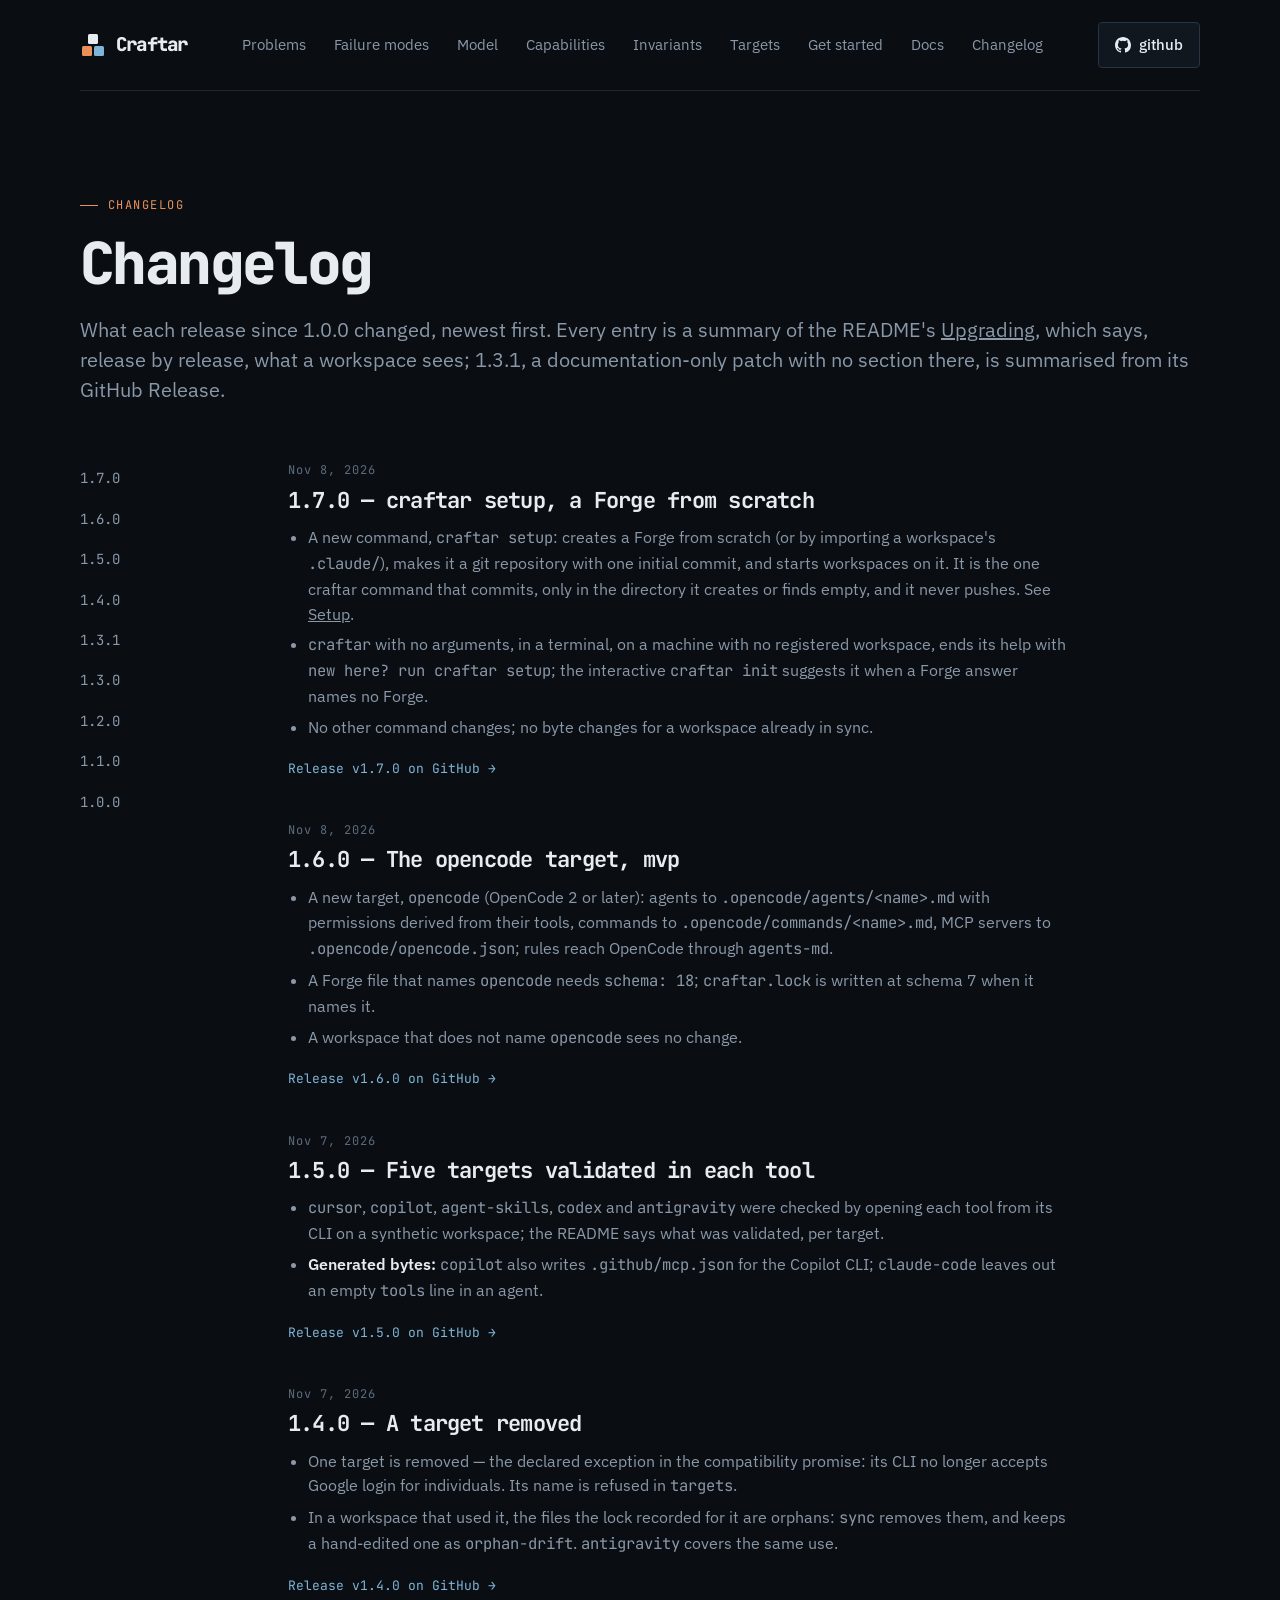
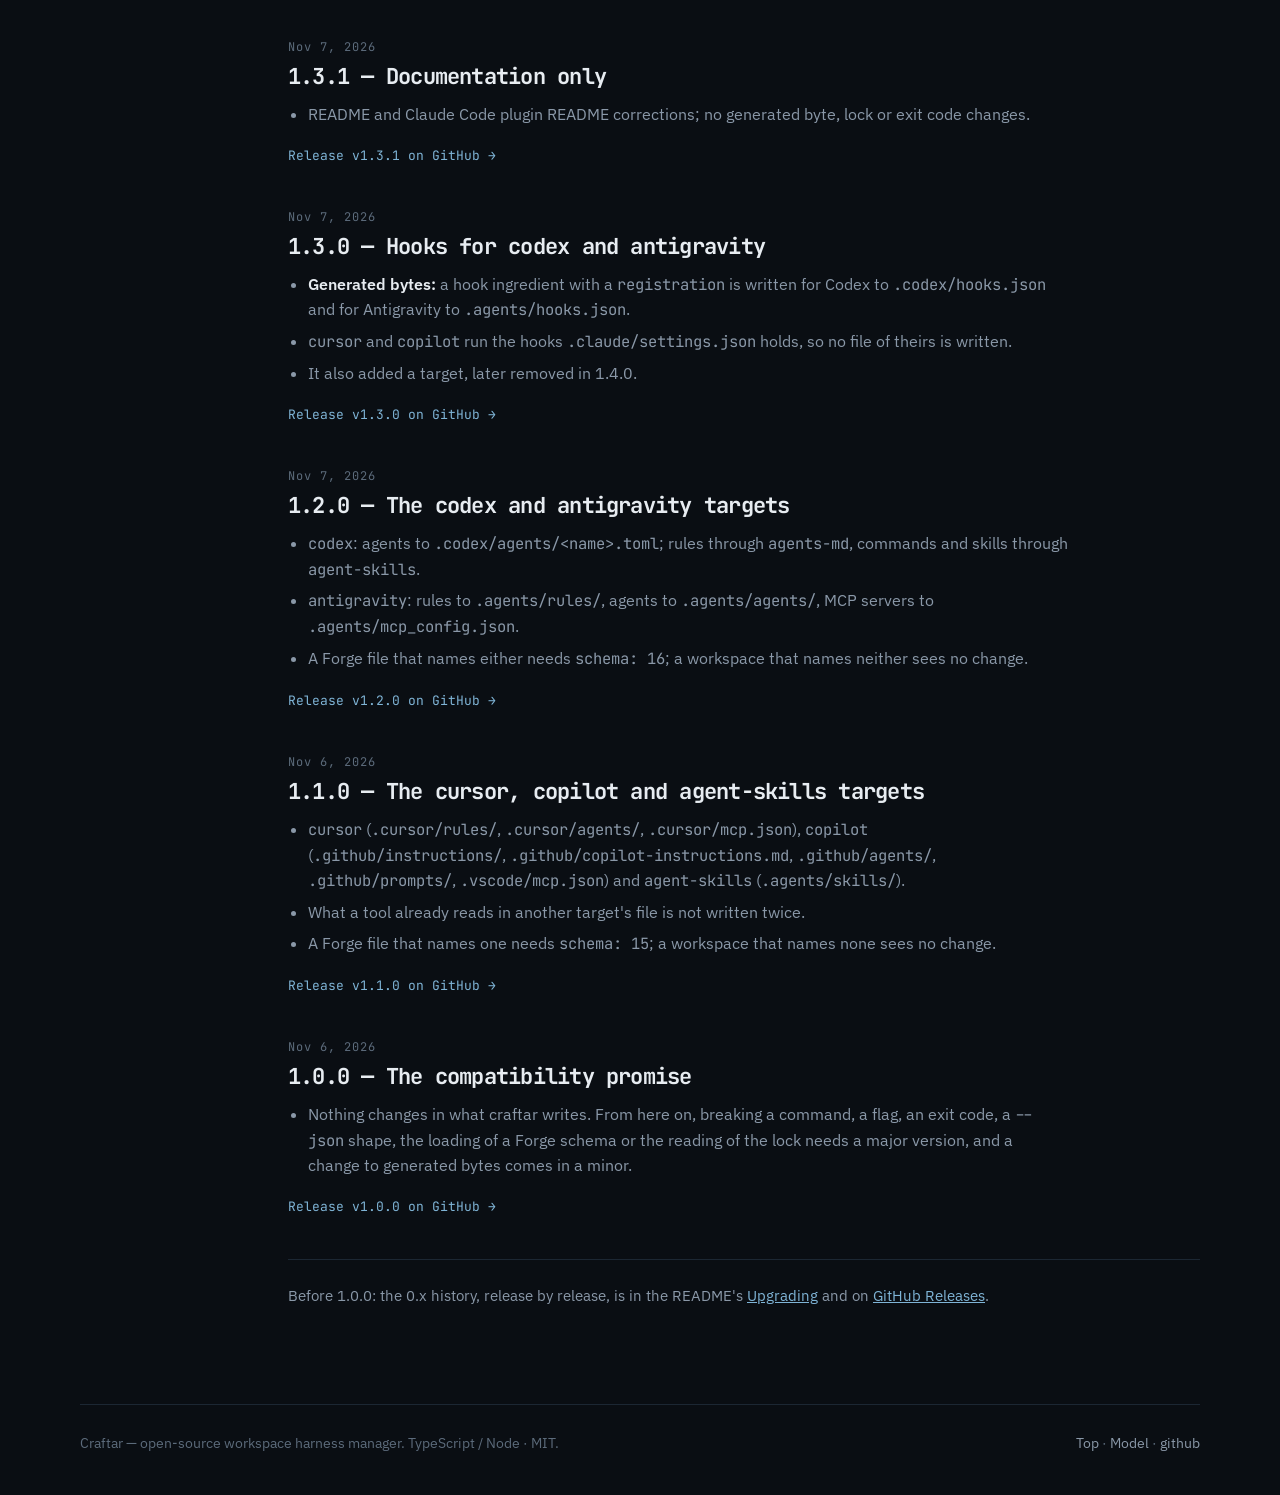
==== changelog/index.html @ ae6e97d2 "fix(site): review round 1 — caption warnings, terminal caption, shared CSS, panel rows The Node five" ====
<!DOCTYPE html>
<html lang="en">
<head>
<meta charset="utf-8">
<meta name="viewport" content="width=device-width, initial-scale=1">
<title>Craftar changelog — every release since 1.0.0</title>
<meta name="description" content="What each Craftar release since 1.0.0 changed — new targets, generated-byte changes and what a workspace sees — with the 0.x history linked.">
<link rel="canonical" href="https://craftar.dev/changelog/">
<meta name="theme-color" content="#0A0E13">

<link rel="icon" type="image/png" sizes="32x32" href="/favicon-32x32.png">
<link rel="icon" type="image/png" sizes="16x16" href="/favicon-16x16.png">
<link rel="icon" type="image/png" sizes="192x192" href="/favicon-192x192.png">
<link rel="apple-touch-icon" href="/apple-touch-icon.png">

<meta property="og:type" content="website">
<meta property="og:site_name" content="Craftar">
<meta property="og:url" content="https://craftar.dev/changelog/">
<meta property="og:title" content="Craftar changelog — every release since 1.0.0">
<meta property="og:description" content="What each Craftar release since 1.0.0 changed — new targets, generated-byte changes and what a workspace sees — with the 0.x history linked.">
<meta property="og:image" content="https://craftar.dev/og.png">
<meta property="og:image:type" content="image/png">
<meta property="og:image:width" content="1200">
<meta property="og:image:height" content="630">
<meta property="og:image:alt" content="Craftar: a build system for AI-coding harnesses. Emits to .claude/, .mcp.json, .kiro/, AGENTS.md, .cursor/, .github/, .agents/, .codex/ and .opencode/.">

<meta name="twitter:card" content="summary_large_image">
<meta name="twitter:title" content="Craftar changelog — every release since 1.0.0">
<meta name="twitter:description" content="What each Craftar release since 1.0.0 changed — new targets, generated-byte changes and what a workspace sees — with the 0.x history linked.">
<meta name="twitter:image" content="https://craftar.dev/og.png">
<script type="application/ld+json">
{"@context":"https://schema.org","@type":"TechArticle","headline":"Craftar changelog — every release since 1.0.0","description":"What each Craftar release since 1.0.0 changed — new targets, generated-byte changes and what a workspace sees — with the 0.x history linked.","url":"https://craftar.dev/changelog/","isPartOf":{"@type":"WebSite","name":"Craftar","url":"https://craftar.dev/"}}
</script>
<link rel="preconnect" href="https://fonts.googleapis.com">
<link rel="stylesheet" href="https://fonts.googleapis.com/css2?family=JetBrains+Mono:wght@400;500;600;700;800&family=IBM+Plex+Sans:wght@400;500;600&display=swap">
<link rel="stylesheet" href="/site.css">
<style>
  .docs { grid-template-columns: minmax(0, 160px) minmax(0, 1fr); }
  @media (max-width: 960px) { .docs { grid-template-columns: minmax(0, 1fr); } .doc-index ol { grid-template-columns: repeat(4, minmax(0, 1fr)); } }
  @media (max-width: 520px) { .doc-index ol { grid-template-columns: repeat(2, minmax(0, 1fr)); } }
  .doc-index ol { font-family: var(--mono); }
  .doc-entries { gap: 40px; }
  .doc-entry h2 { margin-bottom: 12px; }
  .changes { margin: 0 0 14px; padding-left: 20px; color: var(--muted); font-size: 15.5px; display: grid; gap: 6px; }
  .changes strong { color: var(--text); font-weight: 600; }
  .before { color: var(--muted); font-size: 15px; border-top: 1px solid var(--seam); padding-top: 24px; }
  .before a { color: var(--steel); }
</style>
</head>
<body>

<div class="wrap">
  <nav aria-label="Primary">
    <a class="logo" href="/" aria-label="Craftar home">
      <svg viewBox="0 0 26 26" fill="none" aria-hidden="true">
        <rect x="2" y="14" width="10" height="10" rx="1.5" fill="#E9915A"/>
        <rect x="14" y="14" width="10" height="10" rx="1.5" fill="#7FB4D6"/>
        <rect x="8" y="2" width="10" height="10" rx="1.5" fill="#E7ECF1"/>
      </svg>
      Craftar
    </a>
    <ul>
      <li><a href="/#problem">Problems</a></li>
      <li><a href="/#failures">Failure modes</a></li>
      <li><a href="/#model">Model</a></li>
      <li><a href="/#features">Capabilities</a></li>
      <li><a href="/#invariants">Invariants</a></li>
      <li><a href="/#targets">Targets</a></li>
      <li><a href="/#start">Get started</a></li>
      <li><a href="/docs/">Docs</a></li>
      <li><a href="/changelog/" aria-current="page">Changelog</a></li>
    </ul>
    <a class="btn" href="https://github.com/llima/craftar-cli" rel="noopener">
      <svg viewBox="0 0 16 16" fill="currentColor" aria-hidden="true"><path d="M8 0C3.58 0 0 3.58 0 8c0 3.54 2.29 6.53 5.47 7.59.4.07.55-.17.55-.38 0-.19-.01-.82-.01-1.49-2.01.37-2.53-.49-2.69-.94-.09-.23-.48-.94-.82-1.13-.28-.15-.68-.52-.01-.53.63-.01 1.08.58 1.23.82.72 1.21 1.87.87 2.33.66.07-.52.28-.87.51-1.07-1.78-.2-3.64-.89-3.64-3.95 0-.87.31-1.59.82-2.15-.08-.2-.36-1.02.08-2.12 0 0 .67-.21 2.2.82a7.6 7.6 0 0 1 4 0c1.53-1.04 2.2-.82 2.2-.82.44 1.1.16 1.92.08 2.12.51.56.82 1.27.82 2.15 0 3.07-1.87 3.75-3.65 3.95.29.25.54.73.54 1.48 0 1.07-.01 1.93-.01 2.2 0 .21.15.46.55.38A8.01 8.01 0 0 0 16 8c0-4.42-3.58-8-8-8z"/></svg>
      github
    </a>
  </nav>

  <section id="changelog">
    <div class="eyebrow">Changelog</div>
    <h1>Changelog</h1>
    <p class="lede" style="margin-top:22px">What each release since 1.0.0 changed, newest first. Every entry is a summary of the README's <a href="https://github.com/llima/craftar-cli#upgrading" rel="noopener">Upgrading</a>, which says, release by release, what a workspace sees; 1.3.1, a documentation-only patch with no section there, is summarised from its GitHub Release.</p>

    <div class="docs">
      <nav class="doc-index" aria-label="Releases">
        <ol>
          <li><a href="#v1-7-0">1.7.0</a></li>
          <li><a href="#v1-6-0">1.6.0</a></li>
          <li><a href="#v1-5-0">1.5.0</a></li>
          <li><a href="#v1-4-0">1.4.0</a></li>
          <li><a href="#v1-3-1">1.3.1</a></li>
          <li><a href="#v1-3-0">1.3.0</a></li>
          <li><a href="#v1-2-0">1.2.0</a></li>
          <li><a href="#v1-1-0">1.1.0</a></li>
          <li><a href="#v1-0-0">1.0.0</a></li>
        </ol>
      </nav>

      <div class="doc-entries">
        <article class="doc-entry" id="v1-7-0">
          <div class="id"><time datetime="2026-11-08">Nov 8, 2026</time></div>
          <h2>1.7.0 — craftar setup, a Forge from scratch</h2>
          <ul class="changes">
            <li>A new command, <code>craftar setup</code>: creates a Forge from scratch (or by importing a workspace's <code>.claude/</code>), makes it a git repository with one initial commit, and starts workspaces on it. It is the one craftar command that commits, only in the directory it creates or finds empty, and it never pushes. See <a href="/docs/#setup">Setup</a>.</li>
            <li><code>craftar</code> with no arguments, in a terminal, on a machine with no registered workspace, ends its help with <code>new here? run craftar setup</code>; the interactive <code>craftar init</code> suggests it when a Forge answer names no Forge.</li>
            <li>No other command changes; no byte changes for a workspace already in sync.</li>
          </ul>
          <a class="doc-back" href="https://github.com/llima/craftar-cli/releases/tag/v1.7.0" rel="noopener">Release v1.7.0 on GitHub →</a>
        </article>

        <article class="doc-entry" id="v1-6-0">
          <div class="id"><time datetime="2026-11-08">Nov 8, 2026</time></div>
          <h2>1.6.0 — The opencode target, mvp</h2>
          <ul class="changes">
            <li>A new target, <code>opencode</code> (OpenCode 2 or later): agents to <code>.opencode/agents/&lt;name&gt;.md</code> with permissions derived from their tools, commands to <code>.opencode/commands/&lt;name&gt;.md</code>, MCP servers to <code>.opencode/opencode.json</code>; rules reach OpenCode through <code>agents-md</code>.</li>
            <li>A Forge file that names <code>opencode</code> needs <code>schema: 18</code>; <code>craftar.lock</code> is written at schema 7 when it names it.</li>
            <li>A workspace that does not name <code>opencode</code> sees no change.</li>
          </ul>
          <a class="doc-back" href="https://github.com/llima/craftar-cli/releases/tag/v1.6.0" rel="noopener">Release v1.6.0 on GitHub →</a>
        </article>

        <article class="doc-entry" id="v1-5-0">
          <div class="id"><time datetime="2026-11-07">Nov 7, 2026</time></div>
          <h2>1.5.0 — Five targets validated in each tool</h2>
          <ul class="changes">
            <li><code>cursor</code>, <code>copilot</code>, <code>agent-skills</code>, <code>codex</code> and <code>antigravity</code> were checked by opening each tool from its CLI on a synthetic workspace; the README says what was validated, per target.</li>
            <li><strong>Generated bytes:</strong> <code>copilot</code> also writes <code>.github/mcp.json</code> for the Copilot CLI; <code>claude-code</code> leaves out an empty <code>tools</code> line in an agent.</li>
          </ul>
          <a class="doc-back" href="https://github.com/llima/craftar-cli/releases/tag/v1.5.0" rel="noopener">Release v1.5.0 on GitHub →</a>
        </article>

        <article class="doc-entry" id="v1-4-0">
          <div class="id"><time datetime="2026-11-07">Nov 7, 2026</time></div>
          <h2>1.4.0 — A target removed</h2>
          <ul class="changes">
            <li>One target is removed — the declared exception in the compatibility promise: its CLI no longer accepts Google login for individuals. Its name is refused in <code>targets</code>.</li>
            <li>In a workspace that used it, the files the lock recorded for it are orphans: <code>sync</code> removes them, and keeps a hand-edited one as <code>orphan-drift</code>. <code>antigravity</code> covers the same use.</li>
          </ul>
          <a class="doc-back" href="https://github.com/llima/craftar-cli/releases/tag/v1.4.0" rel="noopener">Release v1.4.0 on GitHub →</a>
        </article>

        <article class="doc-entry" id="v1-3-1">
          <div class="id"><time datetime="2026-11-07">Nov 7, 2026</time></div>
          <h2>1.3.1 — Documentation only</h2>
          <ul class="changes">
            <li>README and Claude Code plugin README corrections; no generated byte, lock or exit code changes.</li>
          </ul>
          <a class="doc-back" href="https://github.com/llima/craftar-cli/releases/tag/v1.3.1" rel="noopener">Release v1.3.1 on GitHub →</a>
        </article>

        <article class="doc-entry" id="v1-3-0">
          <div class="id"><time datetime="2026-11-07">Nov 7, 2026</time></div>
          <h2>1.3.0 — Hooks for codex and antigravity</h2>
          <ul class="changes">
            <li><strong>Generated bytes:</strong> a hook ingredient with a <code>registration</code> is written for Codex to <code>.codex/hooks.json</code> and for Antigravity to <code>.agents/hooks.json</code>.</li>
            <li><code>cursor</code> and <code>copilot</code> run the hooks <code>.claude/settings.json</code> holds, so no file of theirs is written.</li>
            <li>It also added a target, later removed in 1.4.0.</li>
          </ul>
          <a class="doc-back" href="https://github.com/llima/craftar-cli/releases/tag/v1.3.0" rel="noopener">Release v1.3.0 on GitHub →</a>
        </article>

        <article class="doc-entry" id="v1-2-0">
          <div class="id"><time datetime="2026-11-07">Nov 7, 2026</time></div>
          <h2>1.2.0 — The codex and antigravity targets</h2>
          <ul class="changes">
            <li><code>codex</code>: agents to <code>.codex/agents/&lt;name&gt;.toml</code>; rules through <code>agents-md</code>, commands and skills through <code>agent-skills</code>.</li>
            <li><code>antigravity</code>: rules to <code>.agents/rules/</code>, agents to <code>.agents/agents/</code>, MCP servers to <code>.agents/mcp_config.json</code>.</li>
            <li>A Forge file that names either needs <code>schema: 16</code>; a workspace that names neither sees no change.</li>
          </ul>
          <a class="doc-back" href="https://github.com/llima/craftar-cli/releases/tag/v1.2.0" rel="noopener">Release v1.2.0 on GitHub →</a>
        </article>

        <article class="doc-entry" id="v1-1-0">
          <div class="id"><time datetime="2026-11-06">Nov 6, 2026</time></div>
          <h2>1.1.0 — The cursor, copilot and agent-skills targets</h2>
          <ul class="changes">
            <li><code>cursor</code> (<code>.cursor/rules/</code>, <code>.cursor/agents/</code>, <code>.cursor/mcp.json</code>), <code>copilot</code> (<code>.github/instructions/</code>, <code>.github/copilot-instructions.md</code>, <code>.github/agents/</code>, <code>.github/prompts/</code>, <code>.vscode/mcp.json</code>) and <code>agent-skills</code> (<code>.agents/skills/</code>).</li>
            <li>What a tool already reads in another target's file is not written twice.</li>
            <li>A Forge file that names one needs <code>schema: 15</code>; a workspace that names none sees no change.</li>
          </ul>
          <a class="doc-back" href="https://github.com/llima/craftar-cli/releases/tag/v1.1.0" rel="noopener">Release v1.1.0 on GitHub →</a>
        </article>

        <article class="doc-entry" id="v1-0-0">
          <div class="id"><time datetime="2026-11-06">Nov 6, 2026</time></div>
          <h2>1.0.0 — The compatibility promise</h2>
          <ul class="changes">
            <li>Nothing changes in what craftar writes. From here on, breaking a command, a flag, an exit code, a <code>--json</code> shape, the loading of a Forge schema or the reading of the lock needs a major version, and a change to generated bytes comes in a minor.</li>
          </ul>
          <a class="doc-back" href="https://github.com/llima/craftar-cli/releases/tag/v1.0.0" rel="noopener">Release v1.0.0 on GitHub →</a>
        </article>

        <p class="before">Before 1.0.0: the 0.x history, release by release, is in the README's <a href="https://github.com/llima/craftar-cli#upgrading" rel="noopener">Upgrading</a> and on <a href="https://github.com/llima/craftar-cli/releases" rel="noopener">GitHub Releases</a>.</p>
      </div>
    </div>
  </section>

  <footer>
    <span>Craftar — open-source workspace harness manager. TypeScript / Node · MIT.</span>
    <span><a href="#changelog">Top</a> · <a href="/#model">Model</a> · <a href="https://github.com/llima/craftar-cli" rel="noopener">github</a></span>
  </footer>
</div>
</body>
</html>
---- site.css ----
:root {
  --ink: #0A0E13;
  --plate: #11171F;
  --plate-2: #161E28;
  --seam: #1C2733;
  --seam-2: #263443;
  --text: #E7ECF1;
  --muted: #8A98A8;
  --faint: #5C6B7B;
  --ember: #E9915A;
  --ember-soft: rgba(233,145,90,.14);
  --steel: #7FB4D6;
  --steel-soft: rgba(127,180,214,.14);
  --ok: #7BC48A;
  --warn: #E0B35A;
  --display: "JetBrains Mono", "SFMono-Regular", Menlo, Consolas, monospace;
  --body: "IBM Plex Sans", "Helvetica Neue", Arial, sans-serif;
  --mono: "JetBrains Mono", "SFMono-Regular", Menlo, Consolas, monospace;
  --w: 1120px;
  --r: 4px;
}
* { box-sizing: border-box; }
html { color-scheme: dark; scroll-behavior: smooth; }
body {
  margin: 0; background: var(--ink); color: var(--text);
  font-family: var(--body); font-size: 17px; line-height: 1.6;
  -webkit-font-smoothing: antialiased;
  padding-block: 0; padding-inline: 24px;
}
@media (prefers-reduced-motion: reduce) { html { scroll-behavior: auto; } *, *::before, *::after { animation: none !important; transition: none !important; } }
a { color: inherit; }
a:focus-visible, button:focus-visible { outline: 2px solid var(--steel); outline-offset: 3px; }
code, pre, kbd, .mono { font-family: var(--mono); }
/* JetBrains Mono ligatures turn <!-- and --> into arrows; a literal marker must read as typed */
code.nolig { font-variant-ligatures: none; font-feature-settings: "calt" 0, "liga" 0; }
.wrap { max-width: var(--w); margin-inline: auto; }
h1, h2, h3 { font-family: var(--display); text-wrap: balance; margin: 0; letter-spacing: -.03em; }
h1 { font-size: clamp(34px, 4.6vw, 58px); line-height: 1.04; font-weight: 800; letter-spacing: -.045em; }
h2 { font-size: clamp(24px, 2.8vw, 36px); line-height: 1.12; font-weight: 700; letter-spacing: -.035em; }
h3 { font-size: 18px; line-height: 1.3; font-weight: 700; }
p { margin: 0; }
.lede { font-size: 20px; line-height: 1.5; color: var(--muted); }
.prose { color: var(--muted); }
.prose p + p { margin-top: 1em; }
.prose strong, .lede strong { color: var(--text); font-weight: 600; }
.eyebrow {
  font-family: var(--mono); font-size: 12px; letter-spacing: .12em; text-transform: uppercase;
  color: var(--ember); display: inline-flex; align-items: center; gap: 10px; margin-bottom: 18px;
}
.eyebrow::before { content: ""; width: 18px; height: 1px; background: var(--ember); }
.eyebrow.steel { color: var(--steel); } .eyebrow.steel::before { background: var(--steel); }
section { padding-block: 96px; border-top: 1px solid var(--seam); }
@media (max-width: 720px) { section { padding-block: 64px; } body { font-size: 16px; } }

/* ---------- nav ---------- */
nav { display: flex; align-items: center; justify-content: space-between; gap: 24px; padding-block: 22px; }
.logo { display: inline-flex; align-items: center; gap: 10px; text-decoration: none; font-family: var(--display); font-weight: 800; font-size: 19px; letter-spacing: -.04em; }
.logo svg { width: 26px; height: 26px; }
nav ul { list-style: none; margin: 0; padding: 0; display: flex; gap: 28px; font-size: 15px; color: var(--muted); }
nav ul a { text-decoration: none; } nav ul a:hover { color: var(--text); }
@media (max-width: 860px) { nav ul { display: none; } }
.btn {
  display: inline-flex; align-items: center; gap: 8px; padding: 10px 16px; border-radius: var(--r);
  font-size: 15px; font-weight: 500; text-decoration: none; border: 1px solid var(--seam-2); color: var(--text);
  background: var(--plate); transition: border-color .15s, background .15s;
}
.btn:hover { border-color: var(--faint); background: var(--plate-2); }
.btn.primary { background: var(--ember); border-color: var(--ember); color: #1A0F08; font-weight: 600; }
.btn.primary:hover { background: #F0A36F; border-color: #F0A36F; }
.btn svg { width: 16px; height: 16px; }

/* ---------- features ---------- */
.features { margin-top: 56px; display: grid; gap: 1px; background: var(--seam); border-top: 1px solid var(--seam); border-bottom: 1px solid var(--seam); }
.feature { background: var(--ink); padding: 36px 0; display: grid; grid-template-columns: minmax(0, 2fr) minmax(0, 3fr) minmax(0, 3fr); gap: 32px; align-items: start; }
@media (max-width: 960px) { .feature { grid-template-columns: 1fr; gap: 16px; padding: 28px 0; } }
.feature .id { font-family: var(--mono); font-size: 12px; color: var(--faint); letter-spacing: .08em; margin-bottom: 8px; display: flex; gap: 10px; align-items: center; }
.pill { font-family: var(--mono); font-size: 10.5px; letter-spacing: .08em; text-transform: uppercase; padding: 2px 7px; border-radius: 3px; border: 1px solid var(--seam-2); color: var(--muted); }
.pill.now { color: var(--ok); border-color: rgba(123,196,138,.4); }
.pill.mvp { color: var(--ember); border-color: rgba(233,145,90,.4); }
.feature h3 { font-size: 19px; }
.feature .why { color: var(--muted); font-size: 15.5px; }
.feature .why b { color: var(--text); font-weight: 600; }
.feature .how { font-size: 15px; color: var(--muted); display: grid; gap: 12px; }
.cmds { display: grid; gap: 4px; }
.cmds code { display: block; font-size: 13px; color: var(--text); background: var(--plate); border: 1px solid var(--seam); border-radius: 3px; padding: 6px 10px; white-space: pre-wrap; overflow-wrap: anywhere; }
.cmds code .p { color: var(--ember); } .cmds code .c { color: var(--faint); }
.feature .why b { color: var(--faint); font-family: var(--mono); font-size: 12px; letter-spacing: .08em; text-transform: uppercase; font-weight: 500; display: block; margin-bottom: 4px; }
.doclink, .doc-back { font-family: var(--mono); font-size: 13px; color: var(--steel); text-decoration: none; }
.doclink:hover, .doclink:focus, .doc-back:hover, .doc-back:focus { text-decoration: underline; }

/* ---------- colophon / stamp ---------- */
.colophon { border-top: 1px solid var(--seam); padding-block: 56px; display: grid; grid-template-columns: auto minmax(0,1fr); gap: 40px; align-items: center; }
@media (max-width: 720px) { .colophon { grid-template-columns: 1fr; } }
.colophon p { color: var(--muted); font-size: 15px; }
.colophon a { color: var(--steel); text-decoration: none; }
.stamp { position: relative; display: grid; place-items: center; width: 134px; height: 134px; border-radius: 50%; border: 2.5px solid var(--ember); color: var(--ember); font-family: var(--mono); text-transform: uppercase; transform: rotate(-8deg); text-decoration: none; user-select: none; opacity: .9; }
.stamp::before { content: ""; position: absolute; inset: 4px; border-radius: 50%; border: 1px dashed var(--ember); opacity: .7; }
.stamp .ring { position: absolute; inset: 0; width: 100%; height: 100%; }
.stamp .ring text { font-family: var(--mono); font-size: 10.5px; letter-spacing: .16em; fill: var(--ember); font-weight: 500; }
.stamp .center { display: grid; justify-items: center; gap: 5px; }
.stamp .big { font-size: 35px; font-weight: 800; letter-spacing: -.02em; line-height: 1; }
.stamp .mid { font-size: 11px; letter-spacing: .28em; line-height: 1; }
.stamp .sep { width: 44px; height: 1px; background: var(--ember); opacity: .8; }
.stamp .small { font-size: 8px; letter-spacing: .1em; text-transform: none; opacity: .85; }
.stamp:hover { opacity: 1; }
.colophon .stamp, .colophon .stamp:hover { color: var(--ember); }

/* terminal title bar: home figures and /docs/ terminals */
.term-bar { display: flex; align-items: center; gap: 8px; padding: 10px 14px; border-bottom: 1px solid var(--seam); background: var(--plate); font-family: var(--mono); font-size: 12px; color: var(--faint); }
.term-bar .dots { display: flex; gap: 6px; margin-right: 6px; }
.term-bar .dots i { width: 10px; height: 10px; border-radius: 50%; background: var(--seam-2); display: block; }

/* /docs/ and /changelog/ layout: an index beside the entries; each page sets its own columns and gaps */
.docs { margin-top: 56px; display: grid; gap: 48px; align-items: start; }
@media (max-width: 960px) { .docs { grid-template-columns: minmax(0, 1fr); gap: 32px; } }
.doc-index { position: sticky; top: 24px; display: block; padding-block: 0; }
@media (max-width: 960px) { .doc-index { position: static; } }
.doc-index ol { list-style: none; margin: 0; padding: 0; display: grid; gap: 6px; font-size: 14px; }
.doc-index a { color: var(--muted); text-decoration: none; display: block; padding: 6px 0; }
.doc-index a:hover { color: var(--text); }
.doc-entries { display: grid; grid-template-columns: minmax(0, 1fr); }
.doc-entry { scroll-margin-top: 24px; max-width: 78ch; }
.doc-entry .id { font-family: var(--mono); font-size: 12px; color: var(--faint); letter-spacing: .08em; margin-bottom: 8px; }
.doc-entry h2 { font-size: 22px; }

footer { border-top: 1px solid var(--seam); padding-block: 28px 40px; display: flex; flex-wrap: wrap; justify-content: space-between; gap: 12px 24px; font-size: 13.5px; color: var(--faint); }
footer a { text-decoration: none; color: var(--muted); } footer a:hover { color: var(--text); }
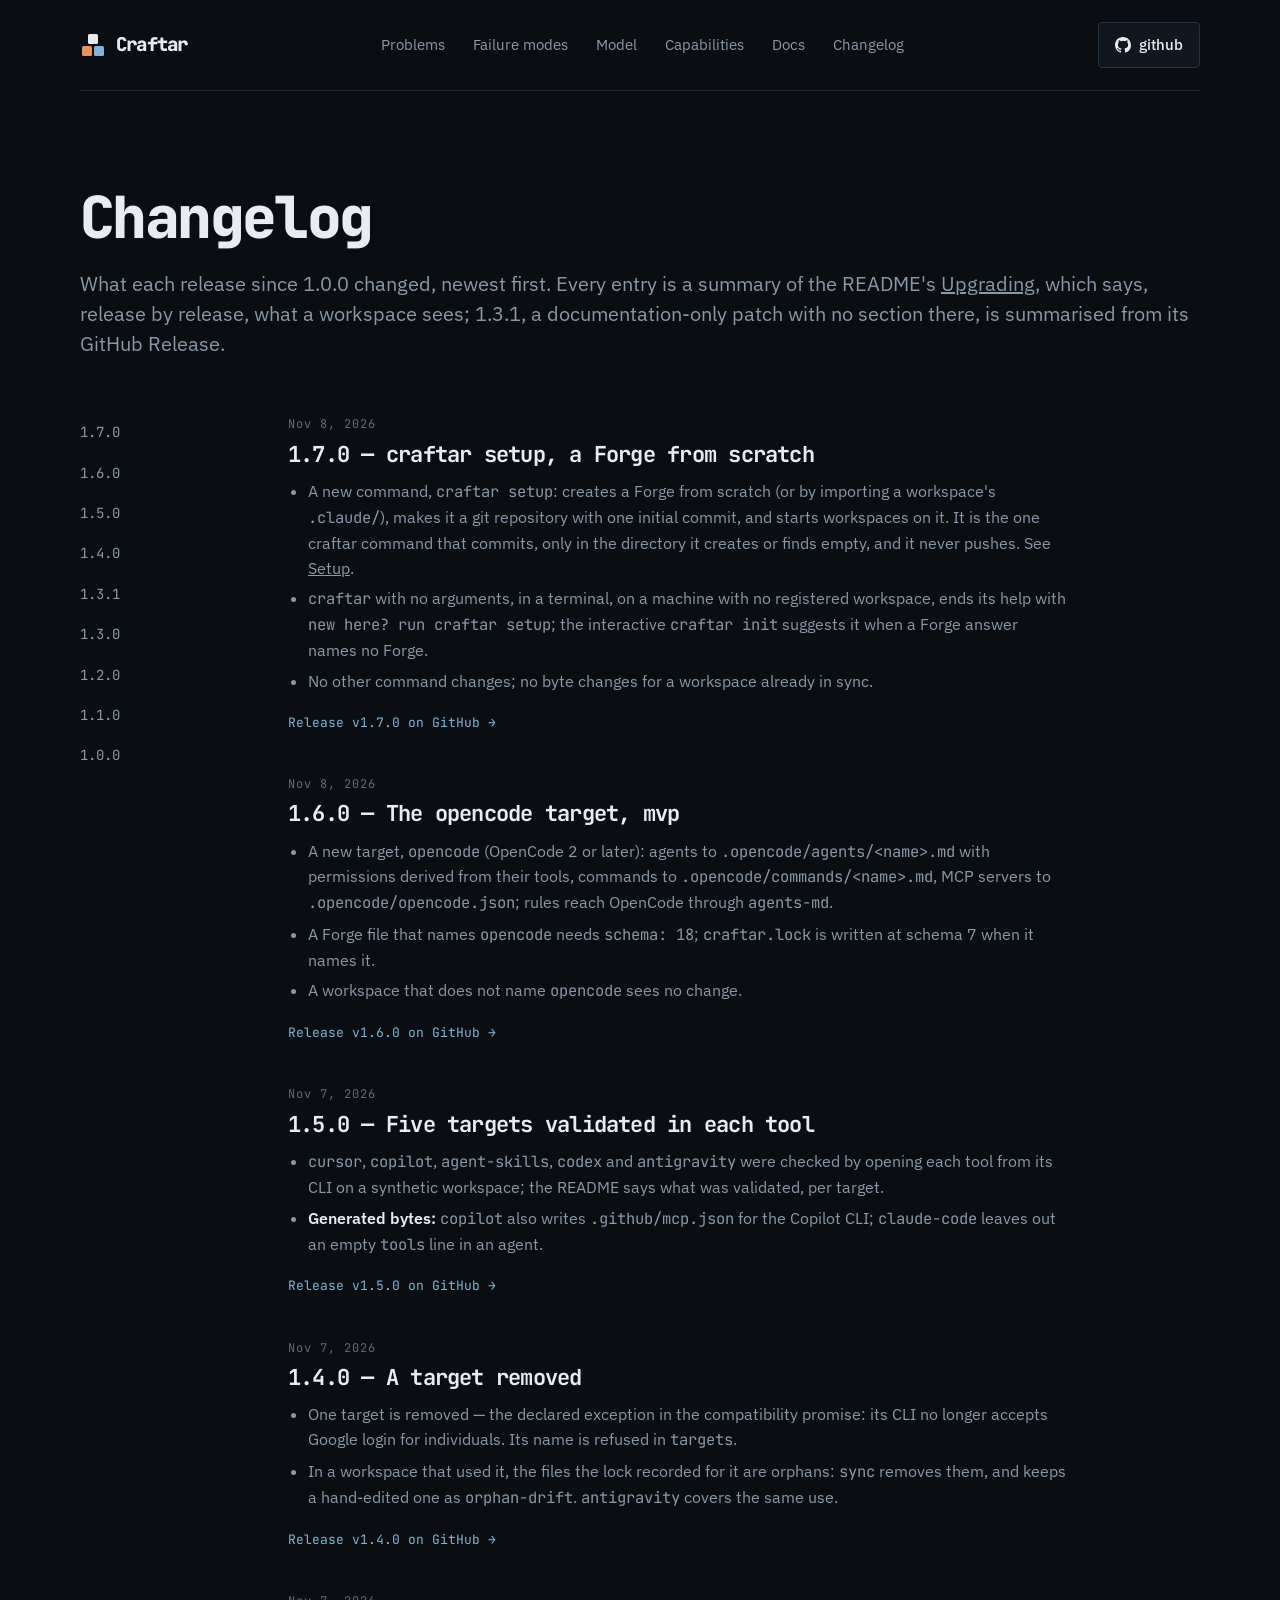
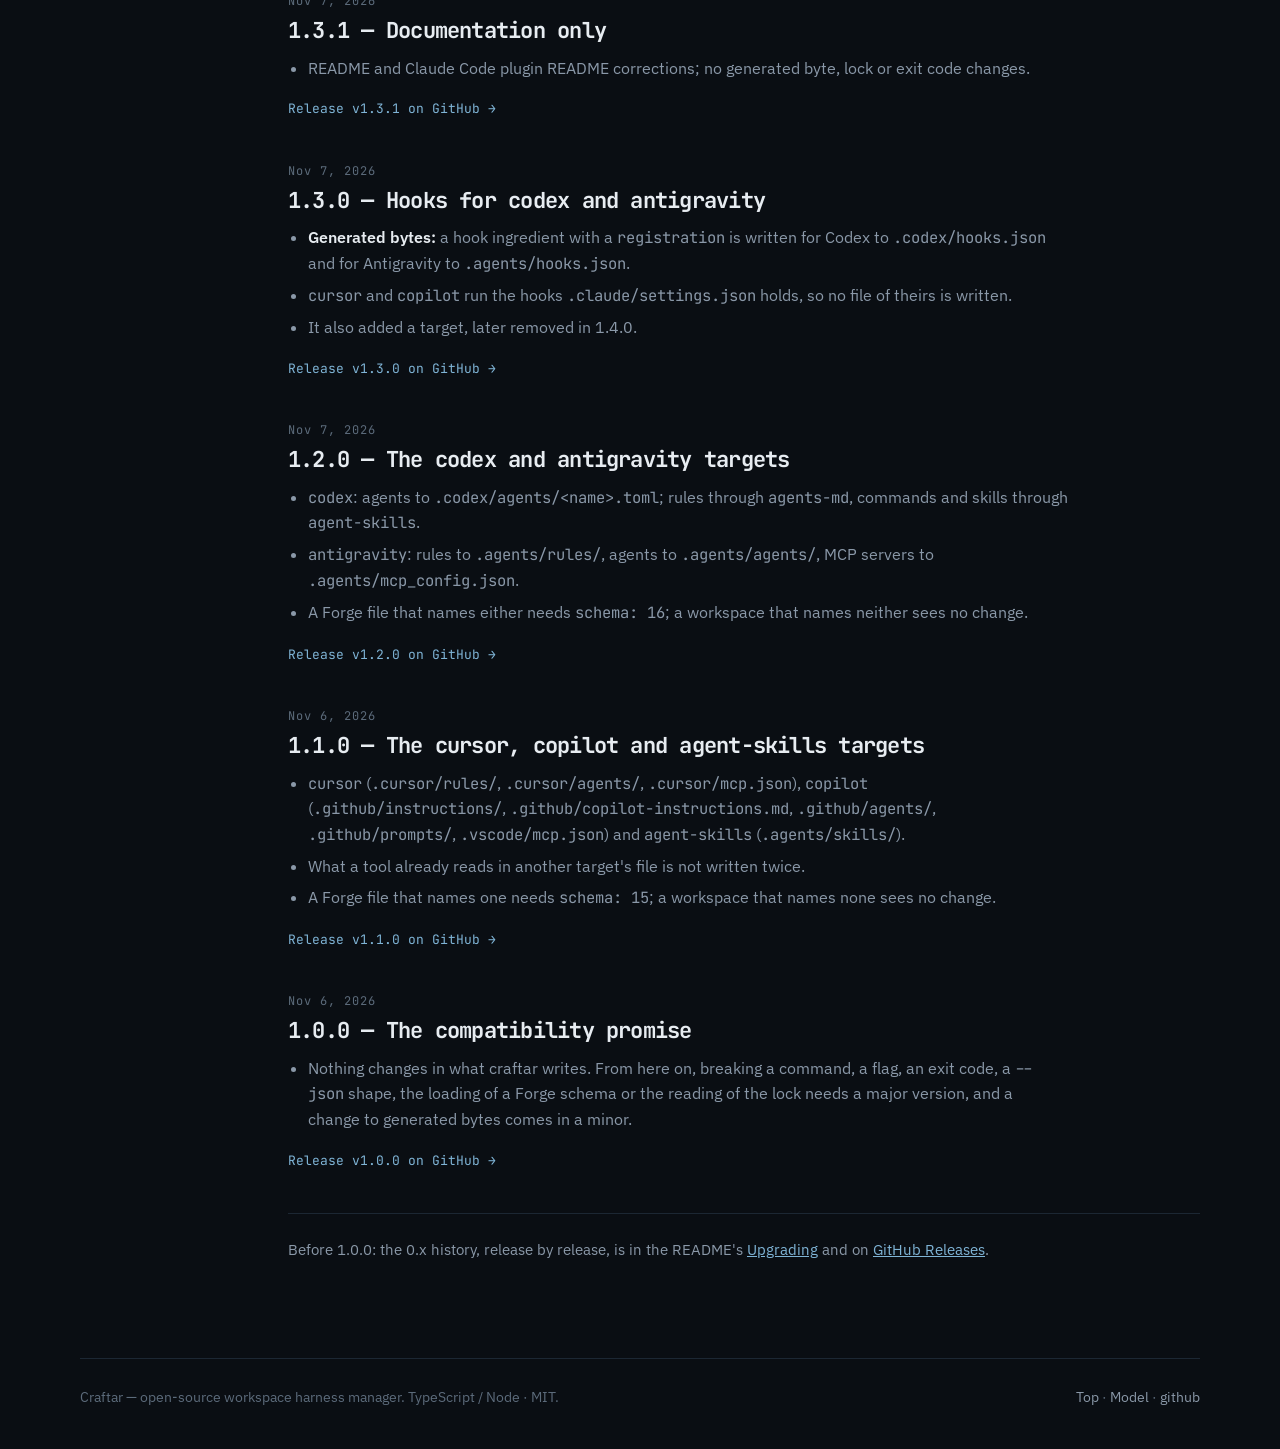
==== commit 715096c1: "feat(site): shorter nav, docs sidebar in three groups, no kickers above headings From the user's fee" ====
--- a/changelog/index.html
+++ b/changelog/index.html
@@ -64,9 +64,6 @@
       <li><a href="/#failures">Failure modes</a></li>
       <li><a href="/#model">Model</a></li>
       <li><a href="/#features">Capabilities</a></li>
-      <li><a href="/#invariants">Invariants</a></li>
-      <li><a href="/#targets">Targets</a></li>
-      <li><a href="/#start">Get started</a></li>
       <li><a href="/docs/">Docs</a></li>
       <li><a href="/changelog/" aria-current="page">Changelog</a></li>
     </ul>
@@ -77,7 +74,6 @@
   </nav>
 
   <section id="changelog">
-    <div class="eyebrow">Changelog</div>
     <h1>Changelog</h1>
     <p class="lede" style="margin-top:22px">What each release since 1.0.0 changed, newest first. Every entry is a summary of the README's <a href="https://github.com/llima/craftar-cli#upgrading" rel="noopener">Upgrading</a>, which says, release by release, what a workspace sees; 1.3.1, a documentation-only patch with no section there, is summarised from its GitHub Release.</p>
 
--- a/site.css
+++ b/site.css
@@ -43,12 +43,6 @@
 .prose { color: var(--muted); }
 .prose p + p { margin-top: 1em; }
 .prose strong, .lede strong { color: var(--text); font-weight: 600; }
-.eyebrow {
-  font-family: var(--mono); font-size: 12px; letter-spacing: .12em; text-transform: uppercase;
-  color: var(--ember); display: inline-flex; align-items: center; gap: 10px; margin-bottom: 18px;
-}
-.eyebrow::before { content: ""; width: 18px; height: 1px; background: var(--ember); }
-.eyebrow.steel { color: var(--steel); } .eyebrow.steel::before { background: var(--steel); }
 section { padding-block: 96px; border-top: 1px solid var(--seam); }
 @media (max-width: 720px) { section { padding-block: 64px; } body { font-size: 16px; } }
 
@@ -69,24 +63,15 @@
 .btn.primary:hover { background: #F0A36F; border-color: #F0A36F; }
 .btn svg { width: 16px; height: 16px; }
 
-/* ---------- features ---------- */
-.features { margin-top: 56px; display: grid; gap: 1px; background: var(--seam); border-top: 1px solid var(--seam); border-bottom: 1px solid var(--seam); }
-.feature { background: var(--ink); padding: 36px 0; display: grid; grid-template-columns: minmax(0, 2fr) minmax(0, 3fr) minmax(0, 3fr); gap: 32px; align-items: start; }
-@media (max-width: 960px) { .feature { grid-template-columns: 1fr; gap: 16px; padding: 28px 0; } }
-.feature .id { font-family: var(--mono); font-size: 12px; color: var(--faint); letter-spacing: .08em; margin-bottom: 8px; display: flex; gap: 10px; align-items: center; }
+/* ---------- pills, command lines, back links ---------- */
 .pill { font-family: var(--mono); font-size: 10.5px; letter-spacing: .08em; text-transform: uppercase; padding: 2px 7px; border-radius: 3px; border: 1px solid var(--seam-2); color: var(--muted); }
 .pill.now { color: var(--ok); border-color: rgba(123,196,138,.4); }
 .pill.mvp { color: var(--ember); border-color: rgba(233,145,90,.4); }
-.feature h3 { font-size: 19px; }
-.feature .why { color: var(--muted); font-size: 15.5px; }
-.feature .why b { color: var(--text); font-weight: 600; }
-.feature .how { font-size: 15px; color: var(--muted); display: grid; gap: 12px; }
 .cmds { display: grid; gap: 4px; }
 .cmds code { display: block; font-size: 13px; color: var(--text); background: var(--plate); border: 1px solid var(--seam); border-radius: 3px; padding: 6px 10px; white-space: pre-wrap; overflow-wrap: anywhere; }
 .cmds code .p { color: var(--ember); } .cmds code .c { color: var(--faint); }
-.feature .why b { color: var(--faint); font-family: var(--mono); font-size: 12px; letter-spacing: .08em; text-transform: uppercase; font-weight: 500; display: block; margin-bottom: 4px; }
-.doclink, .doc-back { font-family: var(--mono); font-size: 13px; color: var(--steel); text-decoration: none; }
-.doclink:hover, .doclink:focus, .doc-back:hover, .doc-back:focus { text-decoration: underline; }
+.doc-back { font-family: var(--mono); font-size: 13px; color: var(--steel); text-decoration: none; }
+.doc-back:hover, .doc-back:focus { text-decoration: underline; }
 
 /* ---------- colophon / stamp ---------- */
 .colophon { border-top: 1px solid var(--seam); padding-block: 56px; display: grid; grid-template-columns: auto minmax(0,1fr); gap: 40px; align-items: center; }
@@ -110,6 +95,14 @@
 .term-bar .dots { display: flex; gap: 6px; margin-right: 6px; }
 .term-bar .dots i { width: 10px; height: 10px; border-radius: 50%; background: var(--seam-2); display: block; }
 
+/* tables: the home's failure modes and the /docs/ capability matrix */
+table { border-collapse: collapse; width: 100%; min-width: 760px; font-size: 14px; }
+th, td { text-align: left; padding: 12px 14px; border-bottom: 1px solid var(--seam); vertical-align: top; }
+th { font-family: var(--mono); font-size: 11.5px; letter-spacing: .1em; text-transform: uppercase; color: var(--faint); font-weight: 500; background: var(--plate); }
+tbody tr:last-child td { border-bottom: 0; }
+td:first-child { font-weight: 600; white-space: nowrap; }
+td code { font-size: 12.5px; color: var(--muted); }
+
 /* /docs/ and /changelog/ layout: an index beside the entries; each page sets its own columns and gaps */
 .docs { margin-top: 56px; display: grid; gap: 48px; align-items: start; }
 @media (max-width: 960px) { .docs { grid-template-columns: minmax(0, 1fr); gap: 32px; } }
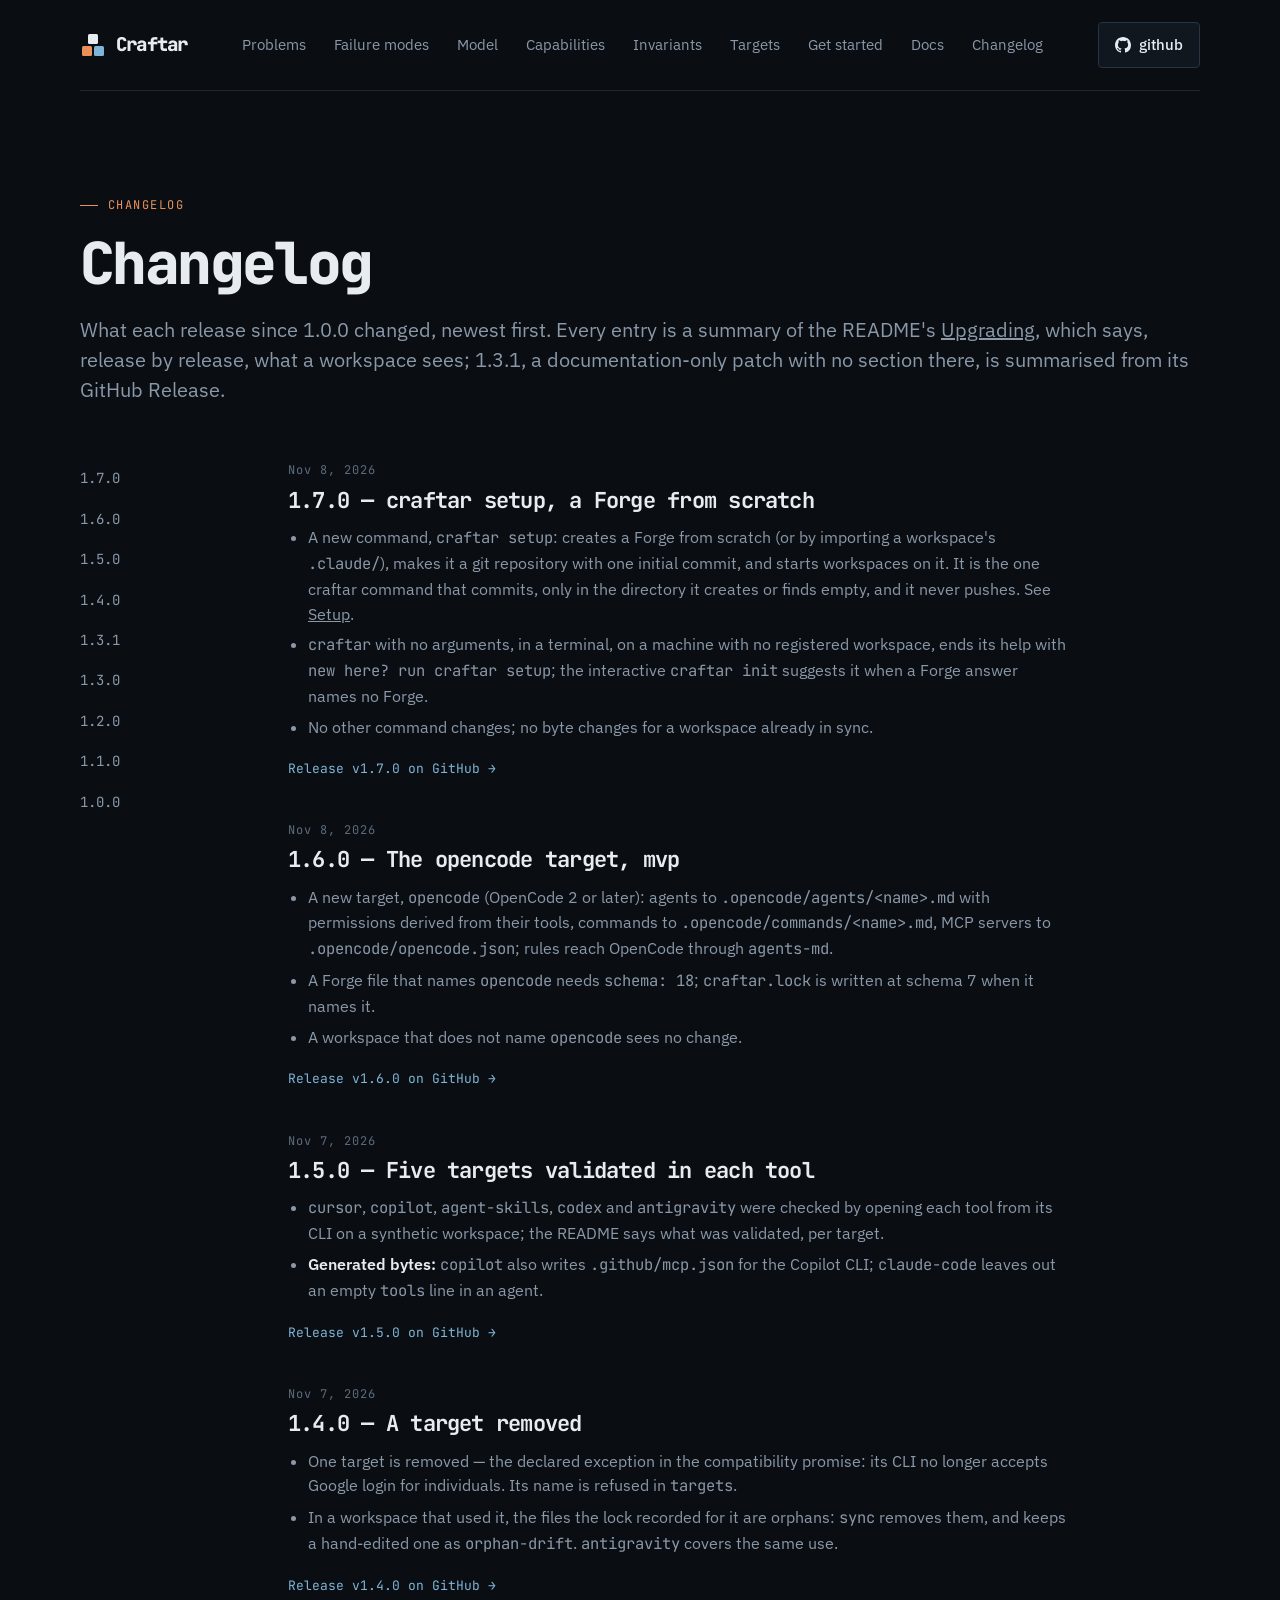
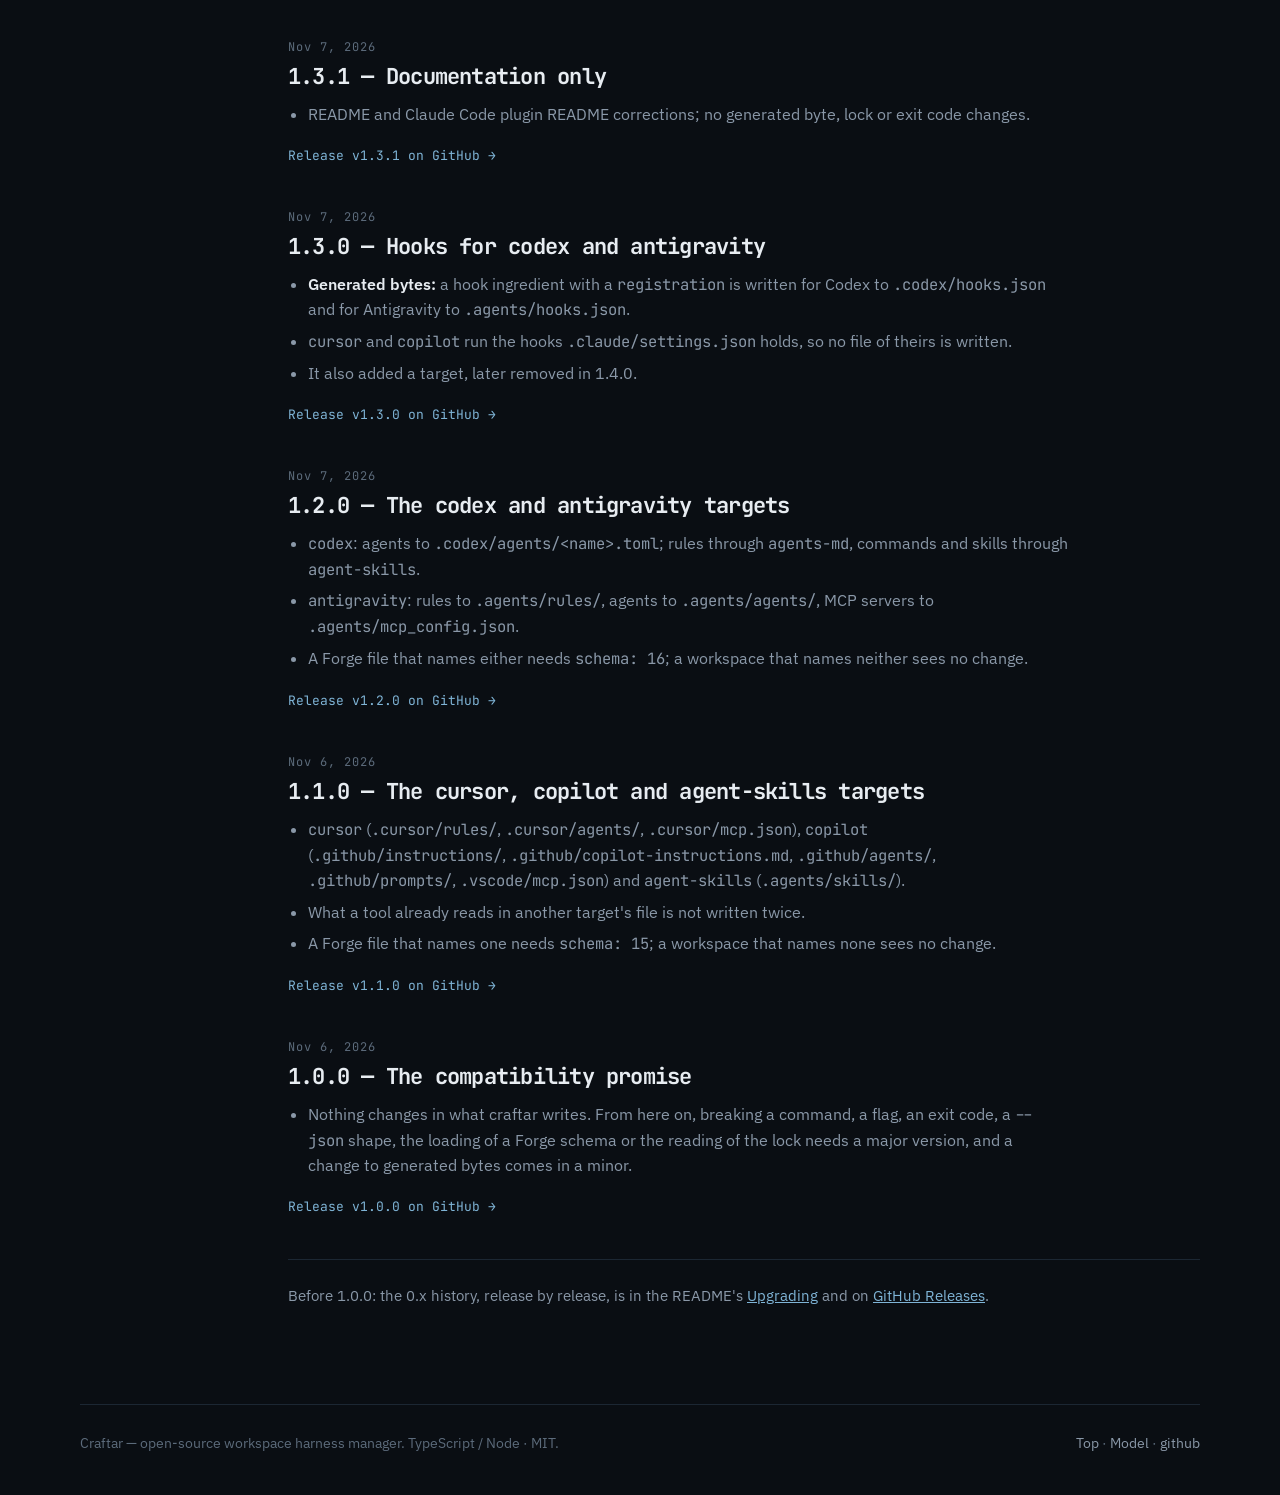
==== commit f1318ad1: "Merge pull request #41 from llima/feat/site-less-text-docs-changelog Site: lighter home, fuller docs" ====
--- a/changelog/index.html
+++ b/changelog/index.html
@@ -64,6 +64,9 @@
       <li><a href="/#failures">Failure modes</a></li>
       <li><a href="/#model">Model</a></li>
       <li><a href="/#features">Capabilities</a></li>
+      <li><a href="/docs/#guarantees">Invariants</a></li>
+      <li><a href="/docs/#targets">Targets</a></li>
+      <li><a href="/docs/#start">Get started</a></li>
       <li><a href="/docs/">Docs</a></li>
       <li><a href="/changelog/" aria-current="page">Changelog</a></li>
     </ul>
@@ -74,6 +77,7 @@
   </nav>
 
   <section id="changelog">
+    <div class="eyebrow">Changelog</div>
     <h1>Changelog</h1>
     <p class="lede" style="margin-top:22px">What each release since 1.0.0 changed, newest first. Every entry is a summary of the README's <a href="https://github.com/llima/craftar-cli#upgrading" rel="noopener">Upgrading</a>, which says, release by release, what a workspace sees; 1.3.1, a documentation-only patch with no section there, is summarised from its GitHub Release.</p>
 
--- a/site.css
+++ b/site.css
@@ -43,6 +43,12 @@
 .prose { color: var(--muted); }
 .prose p + p { margin-top: 1em; }
 .prose strong, .lede strong { color: var(--text); font-weight: 600; }
+.eyebrow {
+  font-family: var(--mono); font-size: 12px; letter-spacing: .12em; text-transform: uppercase;
+  color: var(--ember); display: inline-flex; align-items: center; gap: 10px; margin-bottom: 18px;
+}
+.eyebrow::before { content: ""; width: 18px; height: 1px; background: var(--ember); }
+.eyebrow.steel { color: var(--steel); } .eyebrow.steel::before { background: var(--steel); }
 section { padding-block: 96px; border-top: 1px solid var(--seam); }
 @media (max-width: 720px) { section { padding-block: 64px; } body { font-size: 16px; } }
 
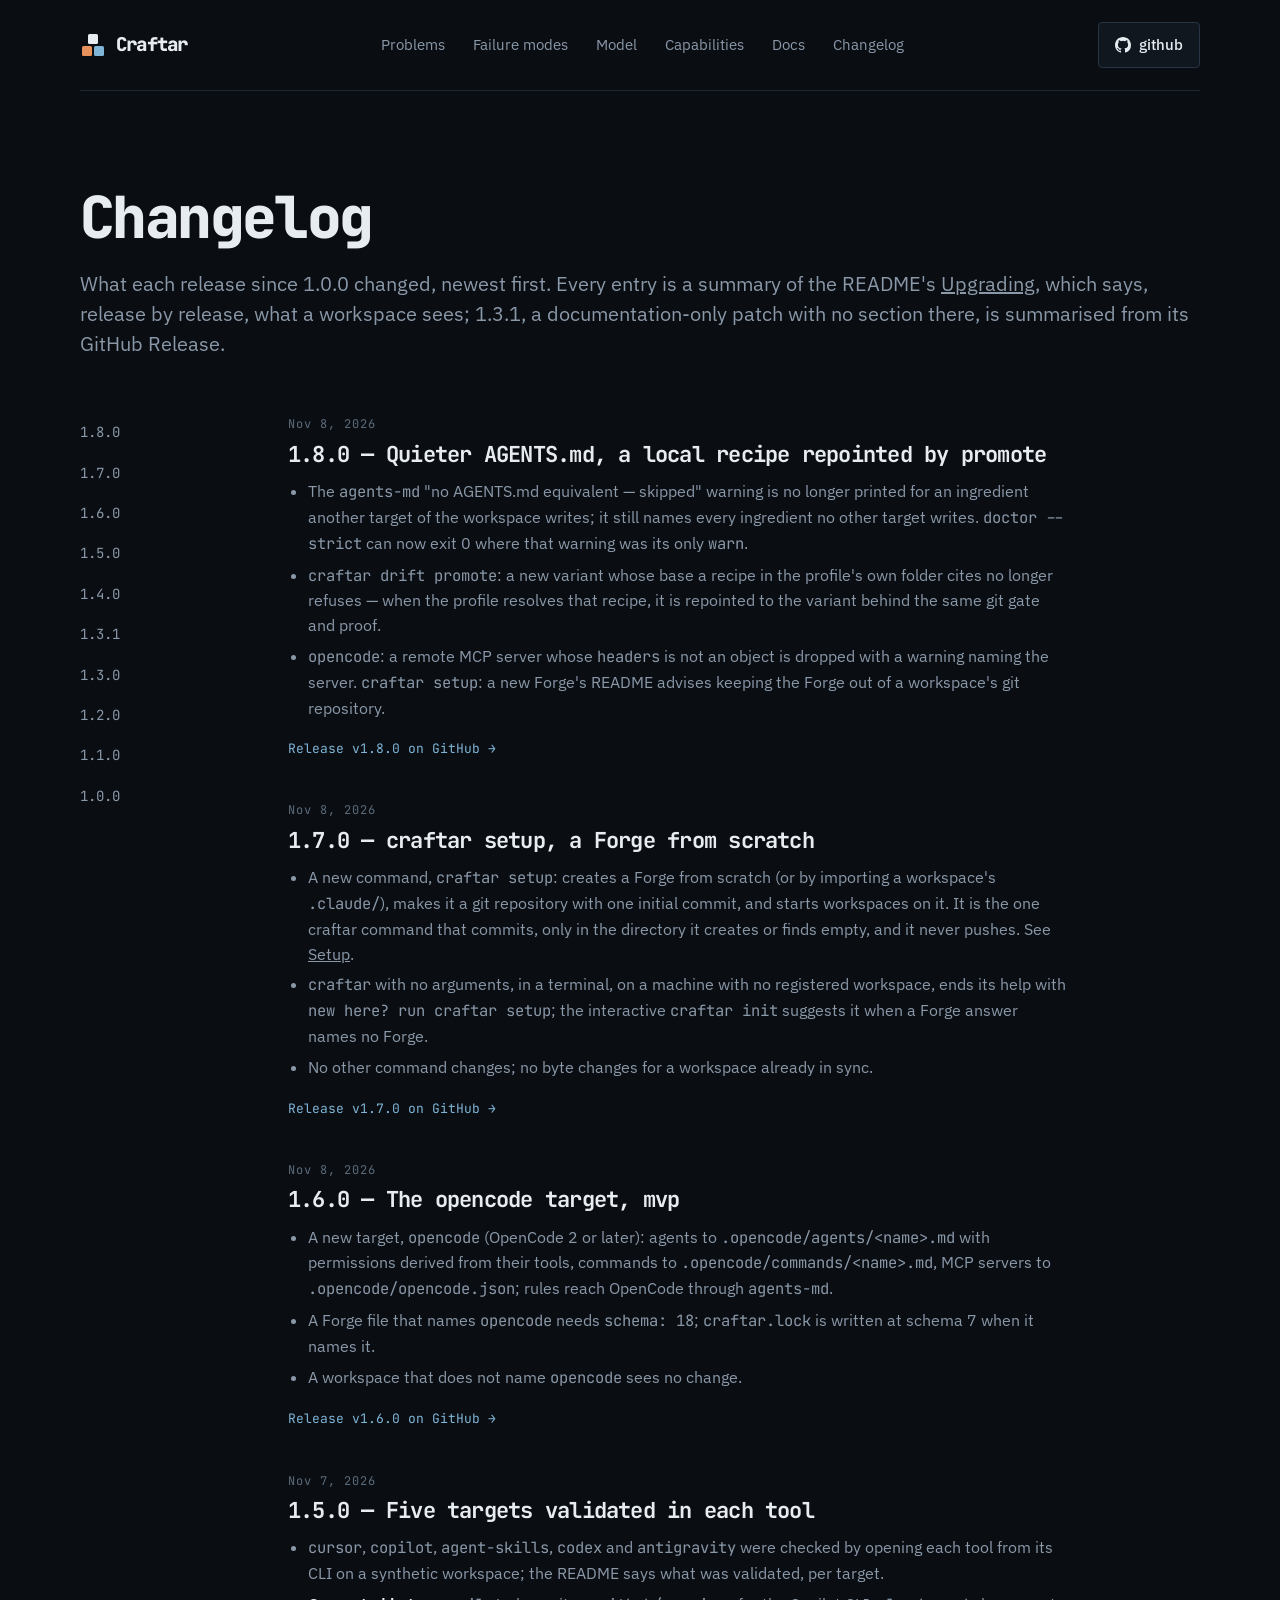
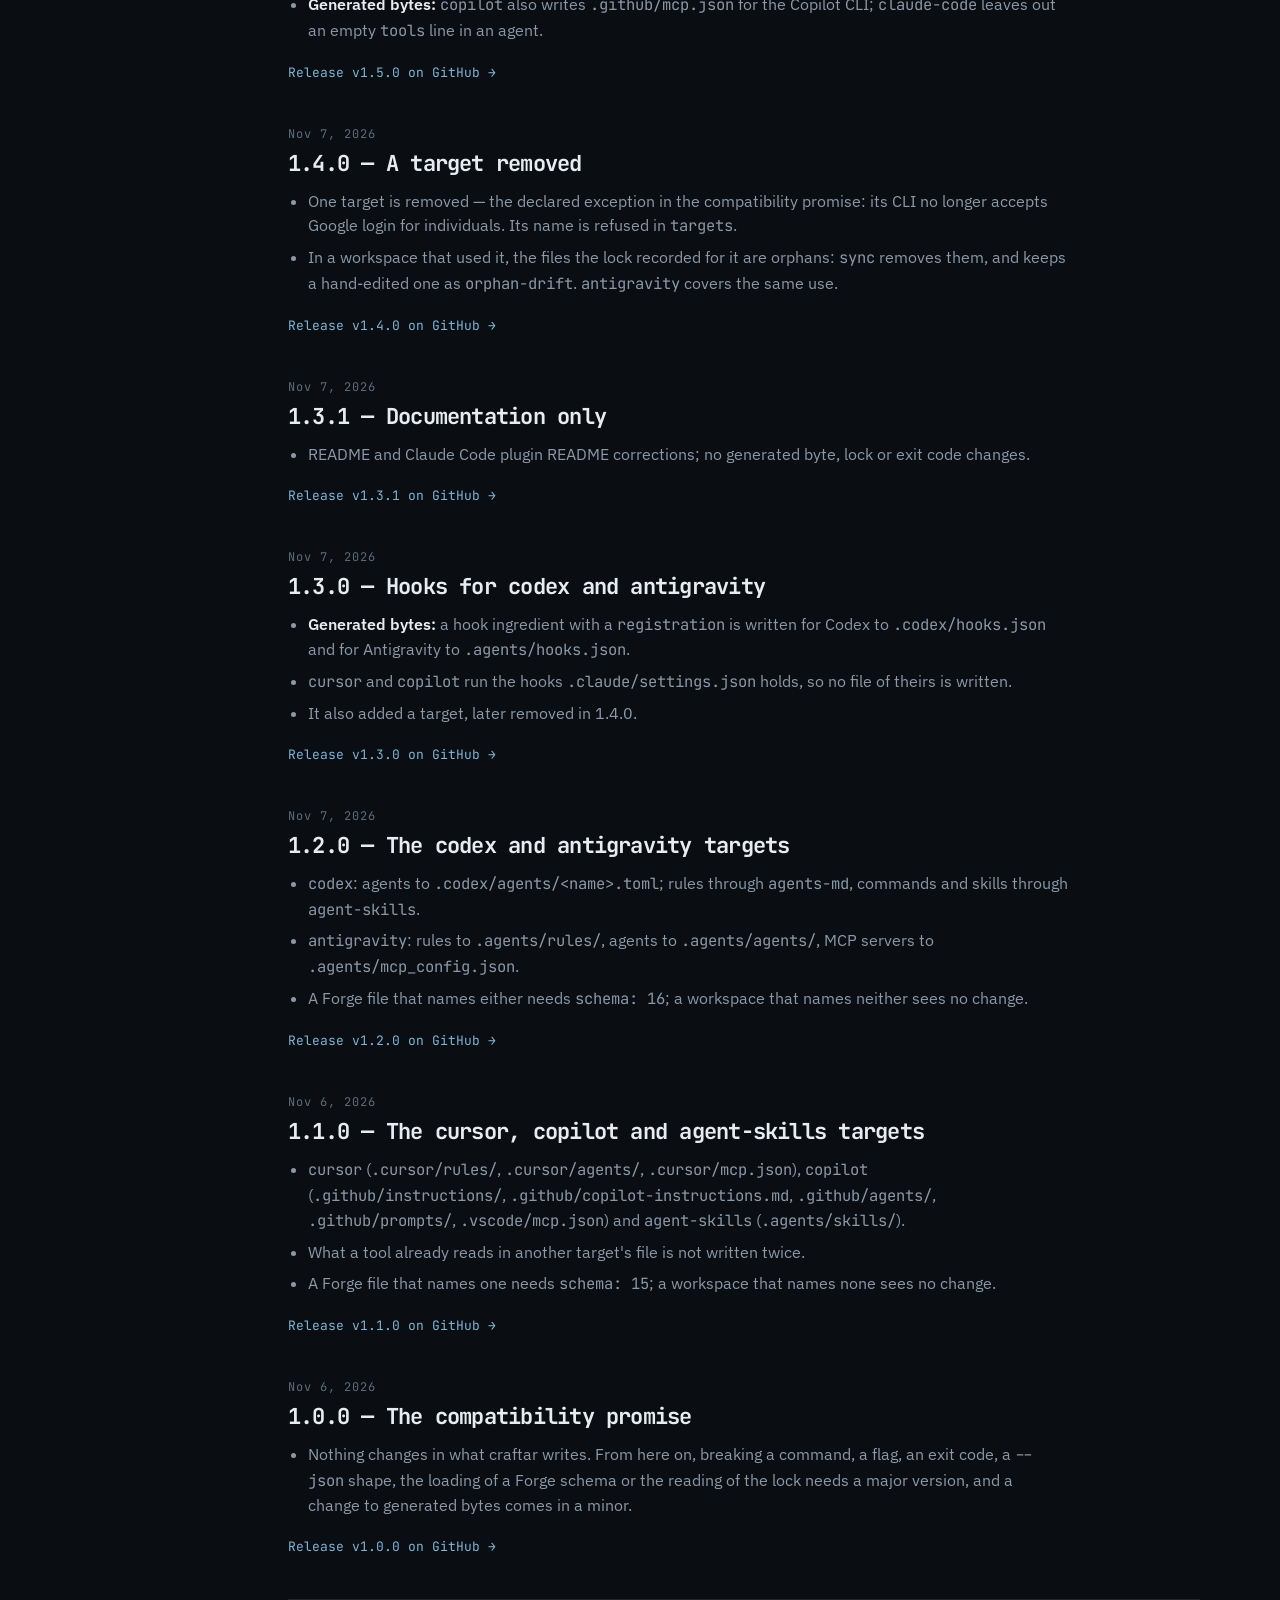
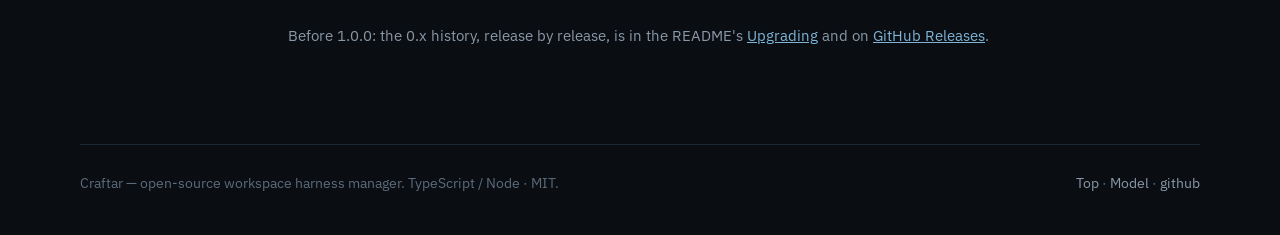
==== commit 9e04c8b6: "feat(site): changelog gains craftar 1.8.0; the install terminal shows 1.8.0 craftar 1.8.0 reached np" ====
--- a/changelog/index.html
+++ b/changelog/index.html
@@ -64,9 +64,6 @@
       <li><a href="/#failures">Failure modes</a></li>
       <li><a href="/#model">Model</a></li>
       <li><a href="/#features">Capabilities</a></li>
-      <li><a href="/docs/#guarantees">Invariants</a></li>
-      <li><a href="/docs/#targets">Targets</a></li>
-      <li><a href="/docs/#start">Get started</a></li>
       <li><a href="/docs/">Docs</a></li>
       <li><a href="/changelog/" aria-current="page">Changelog</a></li>
     </ul>
@@ -77,13 +74,13 @@
   </nav>
 
   <section id="changelog">
-    <div class="eyebrow">Changelog</div>
     <h1>Changelog</h1>
     <p class="lede" style="margin-top:22px">What each release since 1.0.0 changed, newest first. Every entry is a summary of the README's <a href="https://github.com/llima/craftar-cli#upgrading" rel="noopener">Upgrading</a>, which says, release by release, what a workspace sees; 1.3.1, a documentation-only patch with no section there, is summarised from its GitHub Release.</p>
 
     <div class="docs">
       <nav class="doc-index" aria-label="Releases">
         <ol>
+          <li><a href="#v1-8-0">1.8.0</a></li>
           <li><a href="#v1-7-0">1.7.0</a></li>
           <li><a href="#v1-6-0">1.6.0</a></li>
           <li><a href="#v1-5-0">1.5.0</a></li>
@@ -97,6 +94,17 @@
       </nav>
 
       <div class="doc-entries">
+        <article class="doc-entry" id="v1-8-0">
+          <div class="id"><time datetime="2026-11-08">Nov 8, 2026</time></div>
+          <h2>1.8.0 — Quieter AGENTS.md, a local recipe repointed by promote</h2>
+          <ul class="changes">
+            <li>The <code>agents-md</code> "no AGENTS.md equivalent — skipped" warning is no longer printed for an ingredient another target of the workspace writes; it still names every ingredient no other target writes. <code>doctor --strict</code> can now exit 0 where that warning was its only <code>warn</code>.</li>
+            <li><code>craftar drift promote</code>: a new variant whose base a recipe in the profile's own folder cites no longer refuses — when the profile resolves that recipe, it is repointed to the variant behind the same git gate and proof.</li>
+            <li><code>opencode</code>: a remote MCP server whose <code>headers</code> is not an object is dropped with a warning naming the server. <code>craftar setup</code>: a new Forge's README advises keeping the Forge out of a workspace's git repository.</li>
+          </ul>
+          <a class="doc-back" href="https://github.com/llima/craftar-cli/releases/tag/v1.8.0" rel="noopener">Release v1.8.0 on GitHub →</a>
+        </article>
+
         <article class="doc-entry" id="v1-7-0">
           <div class="id"><time datetime="2026-11-08">Nov 8, 2026</time></div>
           <h2>1.7.0 — craftar setup, a Forge from scratch</h2>
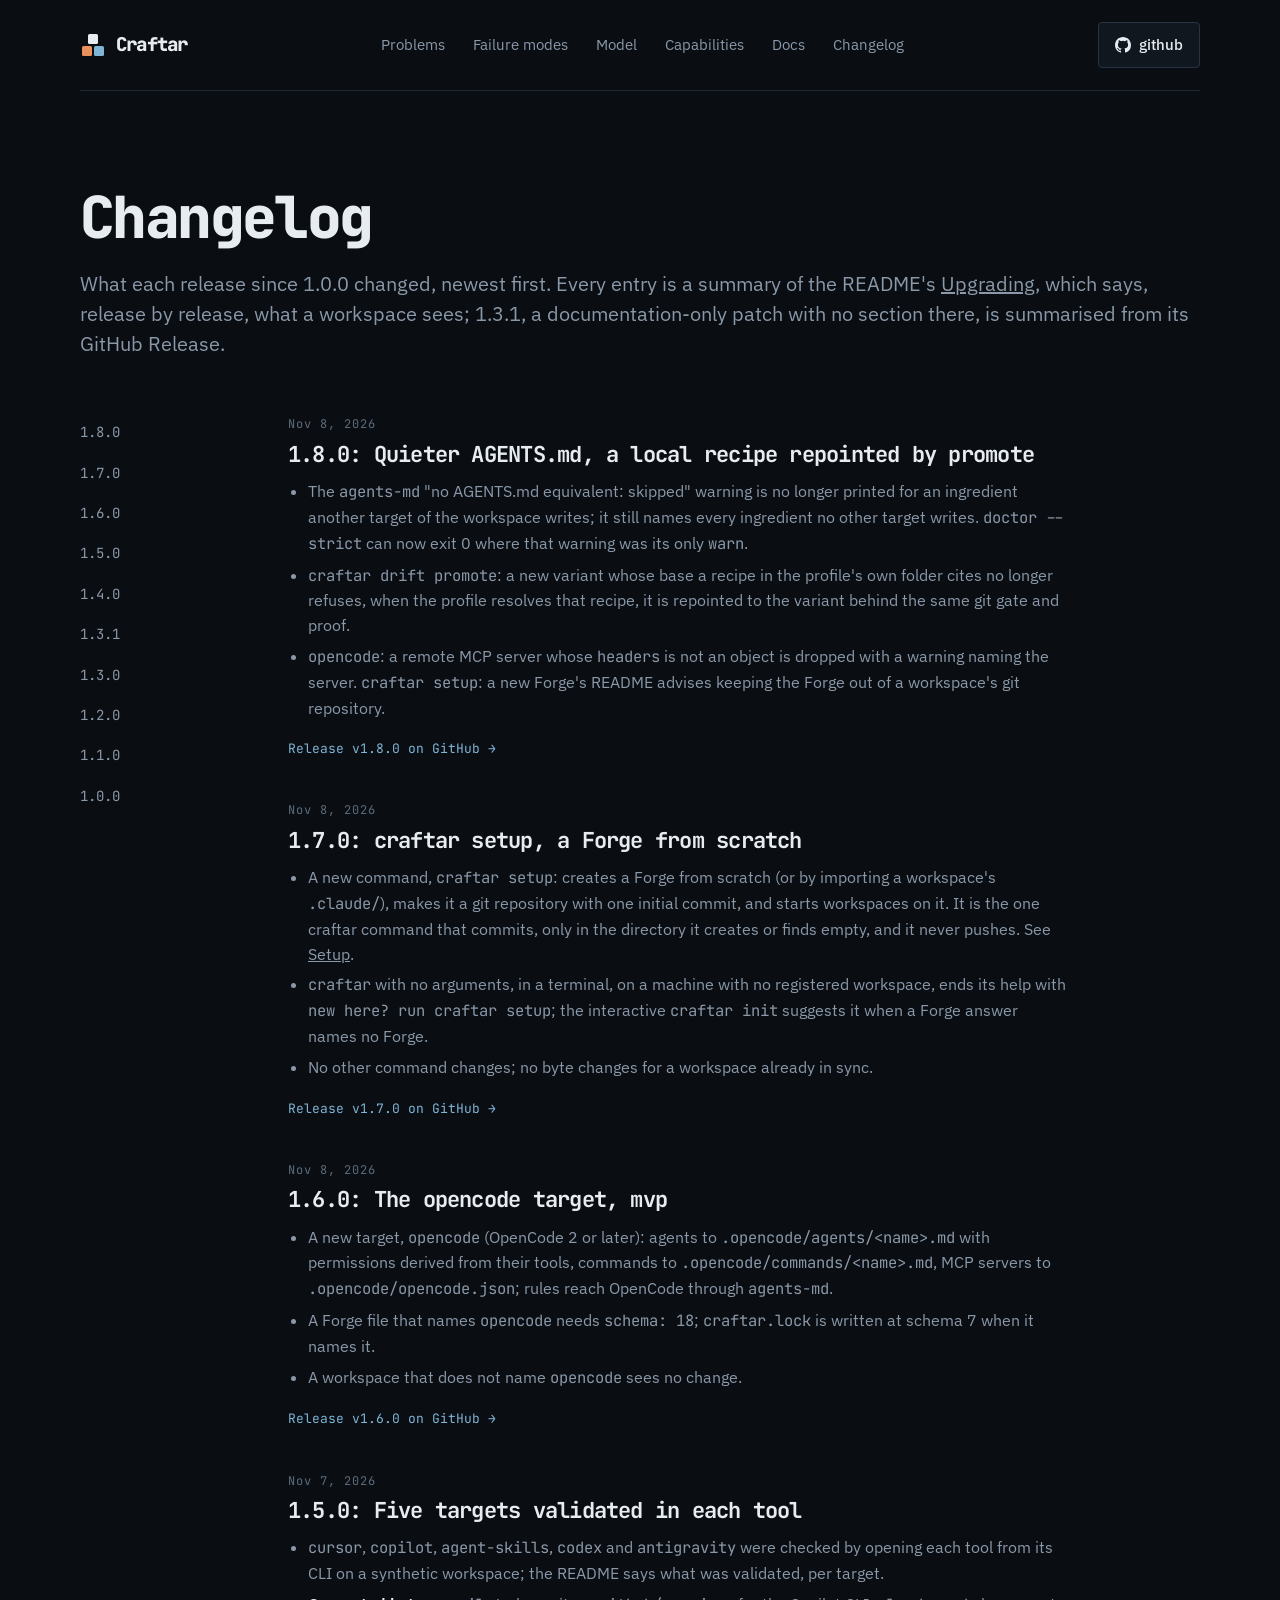
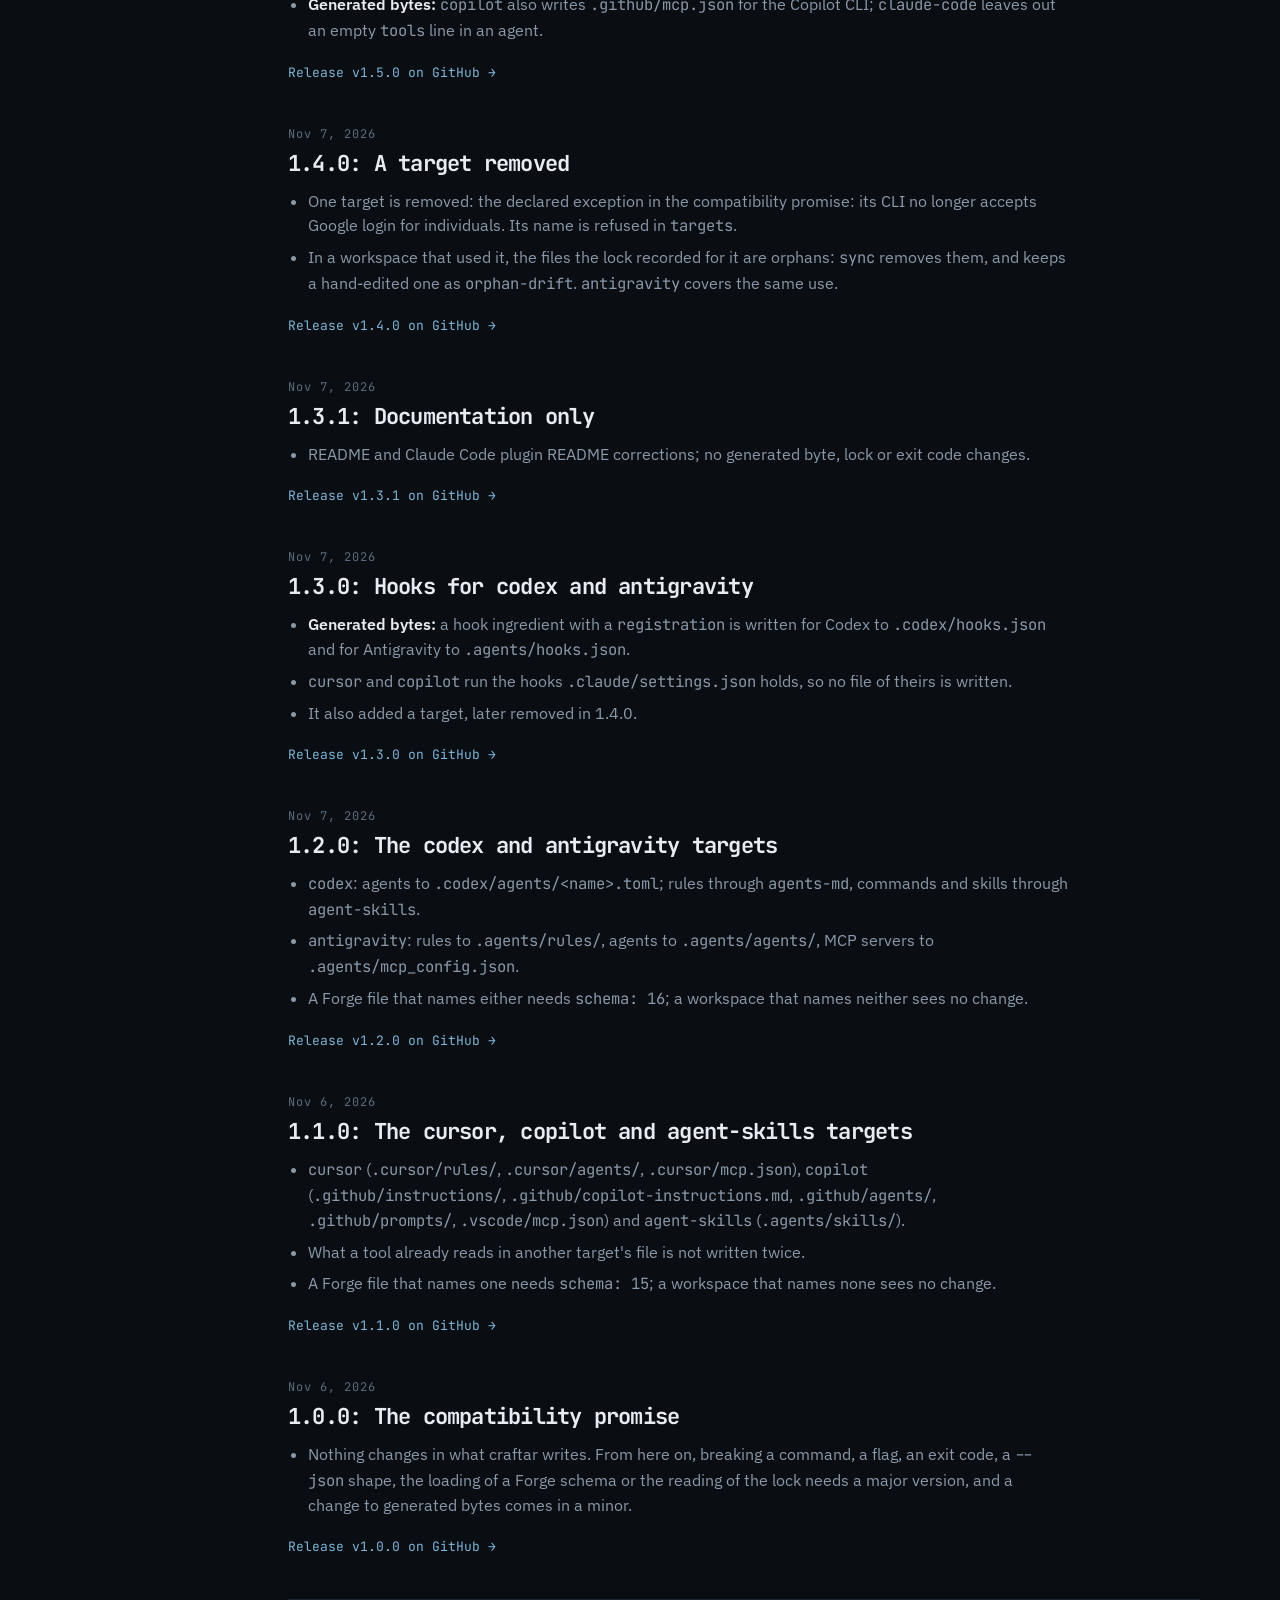
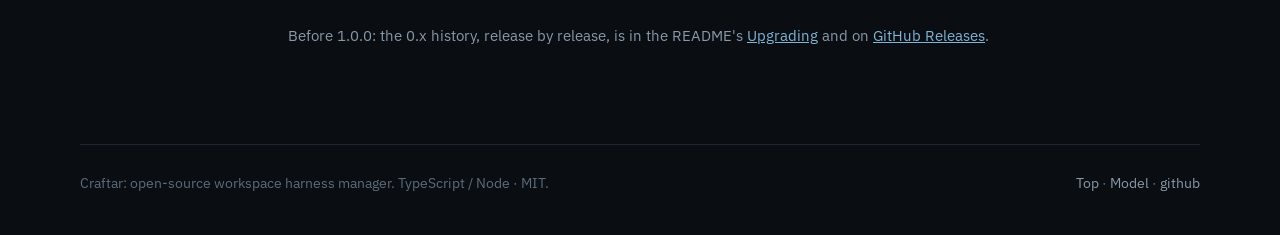
==== commit 5256b809: "fix(site): no dash in the site's own text — commas, colons, full stops or parentheses instead The us" ====
--- a/changelog/index.html
+++ b/changelog/index.html
@@ -3,8 +3,8 @@
 <head>
 <meta charset="utf-8">
 <meta name="viewport" content="width=device-width, initial-scale=1">
-<title>Craftar changelog — every release since 1.0.0</title>
-<meta name="description" content="What each Craftar release since 1.0.0 changed — new targets, generated-byte changes and what a workspace sees — with the 0.x history linked.">
+<title>Craftar changelog: every release since 1.0.0</title>
+<meta name="description" content="What each Craftar release since 1.0.0 changed (new targets, generated-byte changes and what a workspace sees), with the 0.x history linked.">
 <link rel="canonical" href="https://craftar.dev/changelog/">
 <meta name="theme-color" content="#0A0E13">
 
@@ -16,8 +16,8 @@
 <meta property="og:type" content="website">
 <meta property="og:site_name" content="Craftar">
 <meta property="og:url" content="https://craftar.dev/changelog/">
-<meta property="og:title" content="Craftar changelog — every release since 1.0.0">
-<meta property="og:description" content="What each Craftar release since 1.0.0 changed — new targets, generated-byte changes and what a workspace sees — with the 0.x history linked.">
+<meta property="og:title" content="Craftar changelog: every release since 1.0.0">
+<meta property="og:description" content="What each Craftar release since 1.0.0 changed (new targets, generated-byte changes and what a workspace sees), with the 0.x history linked.">
 <meta property="og:image" content="https://craftar.dev/og.png">
 <meta property="og:image:type" content="image/png">
 <meta property="og:image:width" content="1200">
@@ -25,11 +25,11 @@
 <meta property="og:image:alt" content="Craftar: a build system for AI-coding harnesses. Emits to .claude/, .mcp.json, .kiro/, AGENTS.md, .cursor/, .github/, .agents/, .codex/ and .opencode/.">
 
 <meta name="twitter:card" content="summary_large_image">
-<meta name="twitter:title" content="Craftar changelog — every release since 1.0.0">
-<meta name="twitter:description" content="What each Craftar release since 1.0.0 changed — new targets, generated-byte changes and what a workspace sees — with the 0.x history linked.">
+<meta name="twitter:title" content="Craftar changelog: every release since 1.0.0">
+<meta name="twitter:description" content="What each Craftar release since 1.0.0 changed (new targets, generated-byte changes and what a workspace sees), with the 0.x history linked.">
 <meta name="twitter:image" content="https://craftar.dev/og.png">
 <script type="application/ld+json">
-{"@context":"https://schema.org","@type":"TechArticle","headline":"Craftar changelog — every release since 1.0.0","description":"What each Craftar release since 1.0.0 changed — new targets, generated-byte changes and what a workspace sees — with the 0.x history linked.","url":"https://craftar.dev/changelog/","isPartOf":{"@type":"WebSite","name":"Craftar","url":"https://craftar.dev/"}}
+{"@context":"https://schema.org","@type":"TechArticle","headline":"Craftar changelog: every release since 1.0.0","description":"What each Craftar release since 1.0.0 changed (new targets, generated-byte changes and what a workspace sees), with the 0.x history linked.","url":"https://craftar.dev/changelog/","isPartOf":{"@type":"WebSite","name":"Craftar","url":"https://craftar.dev/"}}
 </script>
 <link rel="preconnect" href="https://fonts.googleapis.com">
 <link rel="stylesheet" href="https://fonts.googleapis.com/css2?family=JetBrains+Mono:wght@400;500;600;700;800&family=IBM+Plex+Sans:wght@400;500;600&display=swap">
@@ -96,10 +96,10 @@
       <div class="doc-entries">
         <article class="doc-entry" id="v1-8-0">
           <div class="id"><time datetime="2026-11-08">Nov 8, 2026</time></div>
-          <h2>1.8.0 — Quieter AGENTS.md, a local recipe repointed by promote</h2>
-          <ul class="changes">
-            <li>The <code>agents-md</code> "no AGENTS.md equivalent — skipped" warning is no longer printed for an ingredient another target of the workspace writes; it still names every ingredient no other target writes. <code>doctor --strict</code> can now exit 0 where that warning was its only <code>warn</code>.</li>
-            <li><code>craftar drift promote</code>: a new variant whose base a recipe in the profile's own folder cites no longer refuses — when the profile resolves that recipe, it is repointed to the variant behind the same git gate and proof.</li>
+          <h2>1.8.0: Quieter AGENTS.md, a local recipe repointed by promote</h2>
+          <ul class="changes">
+            <li>The <code>agents-md</code> "no AGENTS.md equivalent: skipped" warning is no longer printed for an ingredient another target of the workspace writes; it still names every ingredient no other target writes. <code>doctor --strict</code> can now exit 0 where that warning was its only <code>warn</code>.</li>
+            <li><code>craftar drift promote</code>: a new variant whose base a recipe in the profile's own folder cites no longer refuses, when the profile resolves that recipe, it is repointed to the variant behind the same git gate and proof.</li>
             <li><code>opencode</code>: a remote MCP server whose <code>headers</code> is not an object is dropped with a warning naming the server. <code>craftar setup</code>: a new Forge's README advises keeping the Forge out of a workspace's git repository.</li>
           </ul>
           <a class="doc-back" href="https://github.com/llima/craftar-cli/releases/tag/v1.8.0" rel="noopener">Release v1.8.0 on GitHub →</a>
@@ -107,7 +107,7 @@
 
         <article class="doc-entry" id="v1-7-0">
           <div class="id"><time datetime="2026-11-08">Nov 8, 2026</time></div>
-          <h2>1.7.0 — craftar setup, a Forge from scratch</h2>
+          <h2>1.7.0: craftar setup, a Forge from scratch</h2>
           <ul class="changes">
             <li>A new command, <code>craftar setup</code>: creates a Forge from scratch (or by importing a workspace's <code>.claude/</code>), makes it a git repository with one initial commit, and starts workspaces on it. It is the one craftar command that commits, only in the directory it creates or finds empty, and it never pushes. See <a href="/docs/#setup">Setup</a>.</li>
             <li><code>craftar</code> with no arguments, in a terminal, on a machine with no registered workspace, ends its help with <code>new here? run craftar setup</code>; the interactive <code>craftar init</code> suggests it when a Forge answer names no Forge.</li>
@@ -118,7 +118,7 @@
 
         <article class="doc-entry" id="v1-6-0">
           <div class="id"><time datetime="2026-11-08">Nov 8, 2026</time></div>
-          <h2>1.6.0 — The opencode target, mvp</h2>
+          <h2>1.6.0: The opencode target, mvp</h2>
           <ul class="changes">
             <li>A new target, <code>opencode</code> (OpenCode 2 or later): agents to <code>.opencode/agents/&lt;name&gt;.md</code> with permissions derived from their tools, commands to <code>.opencode/commands/&lt;name&gt;.md</code>, MCP servers to <code>.opencode/opencode.json</code>; rules reach OpenCode through <code>agents-md</code>.</li>
             <li>A Forge file that names <code>opencode</code> needs <code>schema: 18</code>; <code>craftar.lock</code> is written at schema 7 when it names it.</li>
@@ -129,7 +129,7 @@
 
         <article class="doc-entry" id="v1-5-0">
           <div class="id"><time datetime="2026-11-07">Nov 7, 2026</time></div>
-          <h2>1.5.0 — Five targets validated in each tool</h2>
+          <h2>1.5.0: Five targets validated in each tool</h2>
           <ul class="changes">
             <li><code>cursor</code>, <code>copilot</code>, <code>agent-skills</code>, <code>codex</code> and <code>antigravity</code> were checked by opening each tool from its CLI on a synthetic workspace; the README says what was validated, per target.</li>
             <li><strong>Generated bytes:</strong> <code>copilot</code> also writes <code>.github/mcp.json</code> for the Copilot CLI; <code>claude-code</code> leaves out an empty <code>tools</code> line in an agent.</li>
@@ -139,9 +139,9 @@
 
         <article class="doc-entry" id="v1-4-0">
           <div class="id"><time datetime="2026-11-07">Nov 7, 2026</time></div>
-          <h2>1.4.0 — A target removed</h2>
-          <ul class="changes">
-            <li>One target is removed — the declared exception in the compatibility promise: its CLI no longer accepts Google login for individuals. Its name is refused in <code>targets</code>.</li>
+          <h2>1.4.0: A target removed</h2>
+          <ul class="changes">
+            <li>One target is removed: the declared exception in the compatibility promise: its CLI no longer accepts Google login for individuals. Its name is refused in <code>targets</code>.</li>
             <li>In a workspace that used it, the files the lock recorded for it are orphans: <code>sync</code> removes them, and keeps a hand-edited one as <code>orphan-drift</code>. <code>antigravity</code> covers the same use.</li>
           </ul>
           <a class="doc-back" href="https://github.com/llima/craftar-cli/releases/tag/v1.4.0" rel="noopener">Release v1.4.0 on GitHub →</a>
@@ -149,7 +149,7 @@
 
         <article class="doc-entry" id="v1-3-1">
           <div class="id"><time datetime="2026-11-07">Nov 7, 2026</time></div>
-          <h2>1.3.1 — Documentation only</h2>
+          <h2>1.3.1: Documentation only</h2>
           <ul class="changes">
             <li>README and Claude Code plugin README corrections; no generated byte, lock or exit code changes.</li>
           </ul>
@@ -158,7 +158,7 @@
 
         <article class="doc-entry" id="v1-3-0">
           <div class="id"><time datetime="2026-11-07">Nov 7, 2026</time></div>
-          <h2>1.3.0 — Hooks for codex and antigravity</h2>
+          <h2>1.3.0: Hooks for codex and antigravity</h2>
           <ul class="changes">
             <li><strong>Generated bytes:</strong> a hook ingredient with a <code>registration</code> is written for Codex to <code>.codex/hooks.json</code> and for Antigravity to <code>.agents/hooks.json</code>.</li>
             <li><code>cursor</code> and <code>copilot</code> run the hooks <code>.claude/settings.json</code> holds, so no file of theirs is written.</li>
@@ -169,7 +169,7 @@
 
         <article class="doc-entry" id="v1-2-0">
           <div class="id"><time datetime="2026-11-07">Nov 7, 2026</time></div>
-          <h2>1.2.0 — The codex and antigravity targets</h2>
+          <h2>1.2.0: The codex and antigravity targets</h2>
           <ul class="changes">
             <li><code>codex</code>: agents to <code>.codex/agents/&lt;name&gt;.toml</code>; rules through <code>agents-md</code>, commands and skills through <code>agent-skills</code>.</li>
             <li><code>antigravity</code>: rules to <code>.agents/rules/</code>, agents to <code>.agents/agents/</code>, MCP servers to <code>.agents/mcp_config.json</code>.</li>
@@ -180,7 +180,7 @@
 
         <article class="doc-entry" id="v1-1-0">
           <div class="id"><time datetime="2026-11-06">Nov 6, 2026</time></div>
-          <h2>1.1.0 — The cursor, copilot and agent-skills targets</h2>
+          <h2>1.1.0: The cursor, copilot and agent-skills targets</h2>
           <ul class="changes">
             <li><code>cursor</code> (<code>.cursor/rules/</code>, <code>.cursor/agents/</code>, <code>.cursor/mcp.json</code>), <code>copilot</code> (<code>.github/instructions/</code>, <code>.github/copilot-instructions.md</code>, <code>.github/agents/</code>, <code>.github/prompts/</code>, <code>.vscode/mcp.json</code>) and <code>agent-skills</code> (<code>.agents/skills/</code>).</li>
             <li>What a tool already reads in another target's file is not written twice.</li>
@@ -191,7 +191,7 @@
 
         <article class="doc-entry" id="v1-0-0">
           <div class="id"><time datetime="2026-11-06">Nov 6, 2026</time></div>
-          <h2>1.0.0 — The compatibility promise</h2>
+          <h2>1.0.0: The compatibility promise</h2>
           <ul class="changes">
             <li>Nothing changes in what craftar writes. From here on, breaking a command, a flag, an exit code, a <code>--json</code> shape, the loading of a Forge schema or the reading of the lock needs a major version, and a change to generated bytes comes in a minor.</li>
           </ul>
@@ -204,7 +204,7 @@
   </section>
 
   <footer>
-    <span>Craftar — open-source workspace harness manager. TypeScript / Node · MIT.</span>
+    <span>Craftar: open-source workspace harness manager. TypeScript / Node · MIT.</span>
     <span><a href="#changelog">Top</a> · <a href="/#model">Model</a> · <a href="https://github.com/llima/craftar-cli" rel="noopener">github</a></span>
   </footer>
 </div>
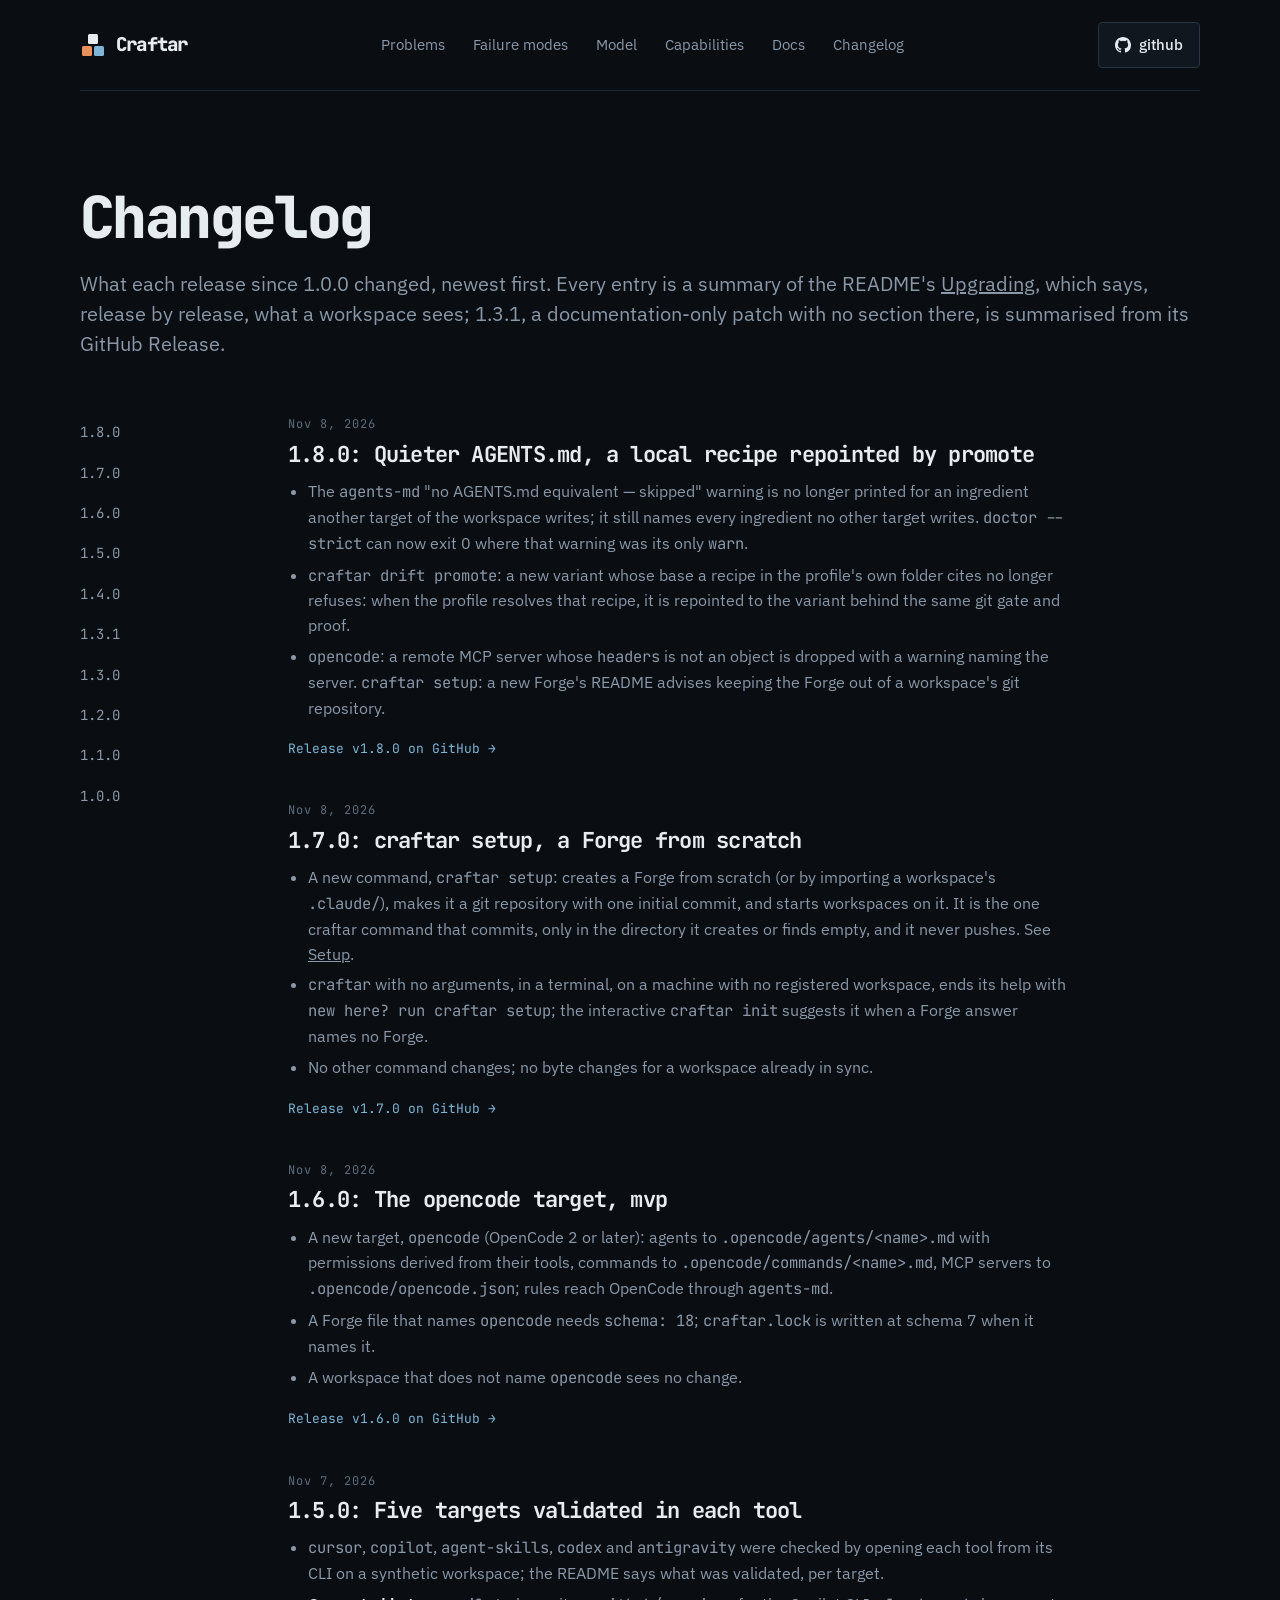
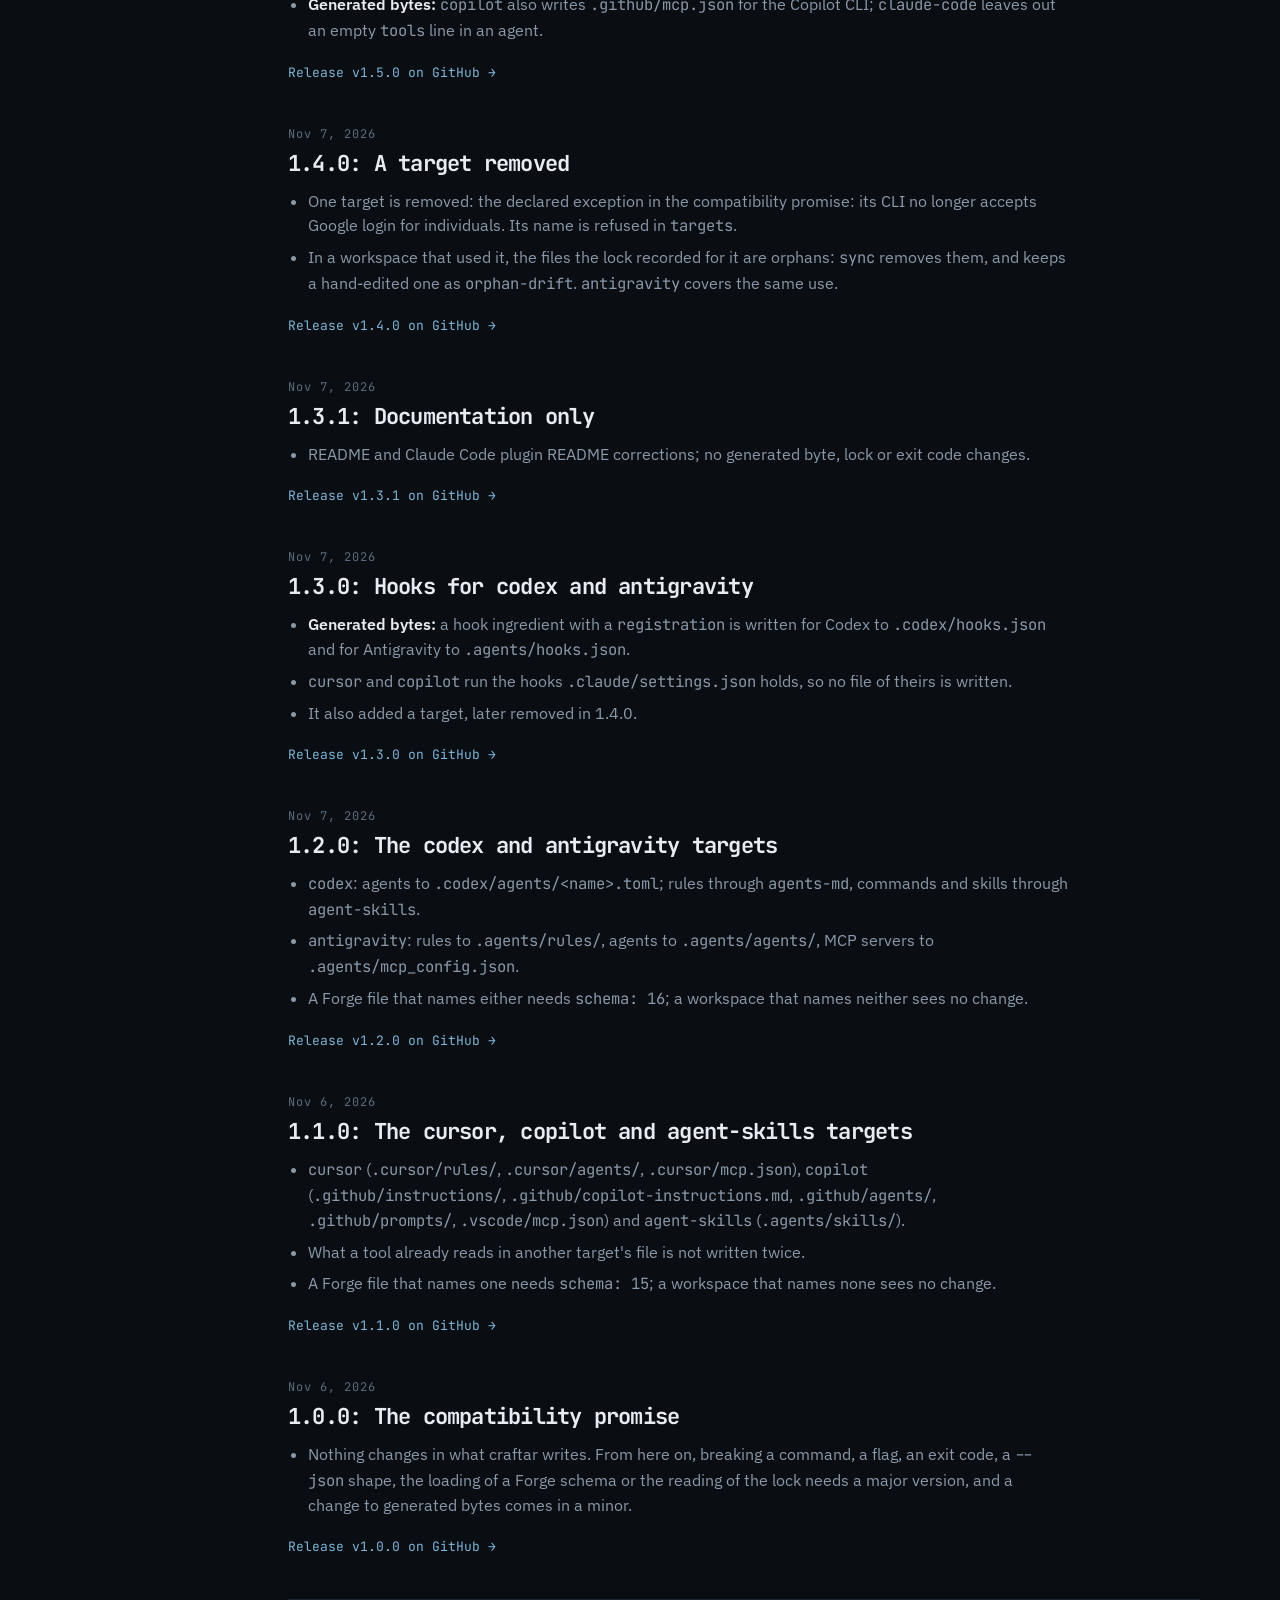
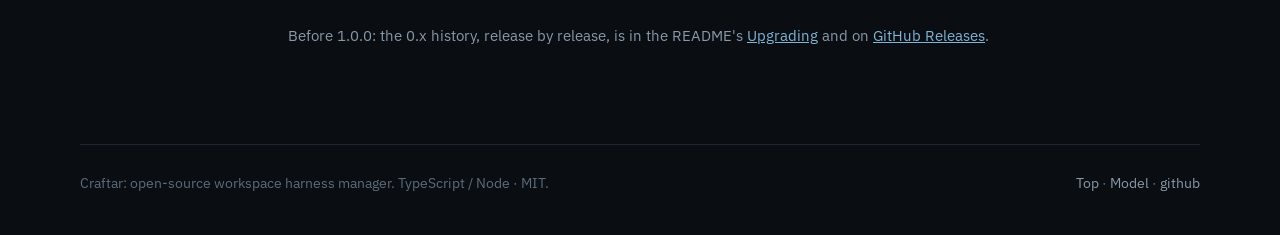
==== commit c56bbb57: "fix(site): review round 1 of #42 — a verbatim quote keeps its dash, two hand-written notes lose thei" ====
--- a/changelog/index.html
+++ b/changelog/index.html
@@ -98,8 +98,8 @@
           <div class="id"><time datetime="2026-11-08">Nov 8, 2026</time></div>
           <h2>1.8.0: Quieter AGENTS.md, a local recipe repointed by promote</h2>
           <ul class="changes">
-            <li>The <code>agents-md</code> "no AGENTS.md equivalent: skipped" warning is no longer printed for an ingredient another target of the workspace writes; it still names every ingredient no other target writes. <code>doctor --strict</code> can now exit 0 where that warning was its only <code>warn</code>.</li>
-            <li><code>craftar drift promote</code>: a new variant whose base a recipe in the profile's own folder cites no longer refuses, when the profile resolves that recipe, it is repointed to the variant behind the same git gate and proof.</li>
+            <li>The <code>agents-md</code> "no AGENTS.md equivalent — skipped" warning is no longer printed for an ingredient another target of the workspace writes; it still names every ingredient no other target writes. <code>doctor --strict</code> can now exit 0 where that warning was its only <code>warn</code>.</li>
+            <li><code>craftar drift promote</code>: a new variant whose base a recipe in the profile's own folder cites no longer refuses: when the profile resolves that recipe, it is repointed to the variant behind the same git gate and proof.</li>
             <li><code>opencode</code>: a remote MCP server whose <code>headers</code> is not an object is dropped with a warning naming the server. <code>craftar setup</code>: a new Forge's README advises keeping the Forge out of a workspace's git repository.</li>
           </ul>
           <a class="doc-back" href="https://github.com/llima/craftar-cli/releases/tag/v1.8.0" rel="noopener">Release v1.8.0 on GitHub →</a>
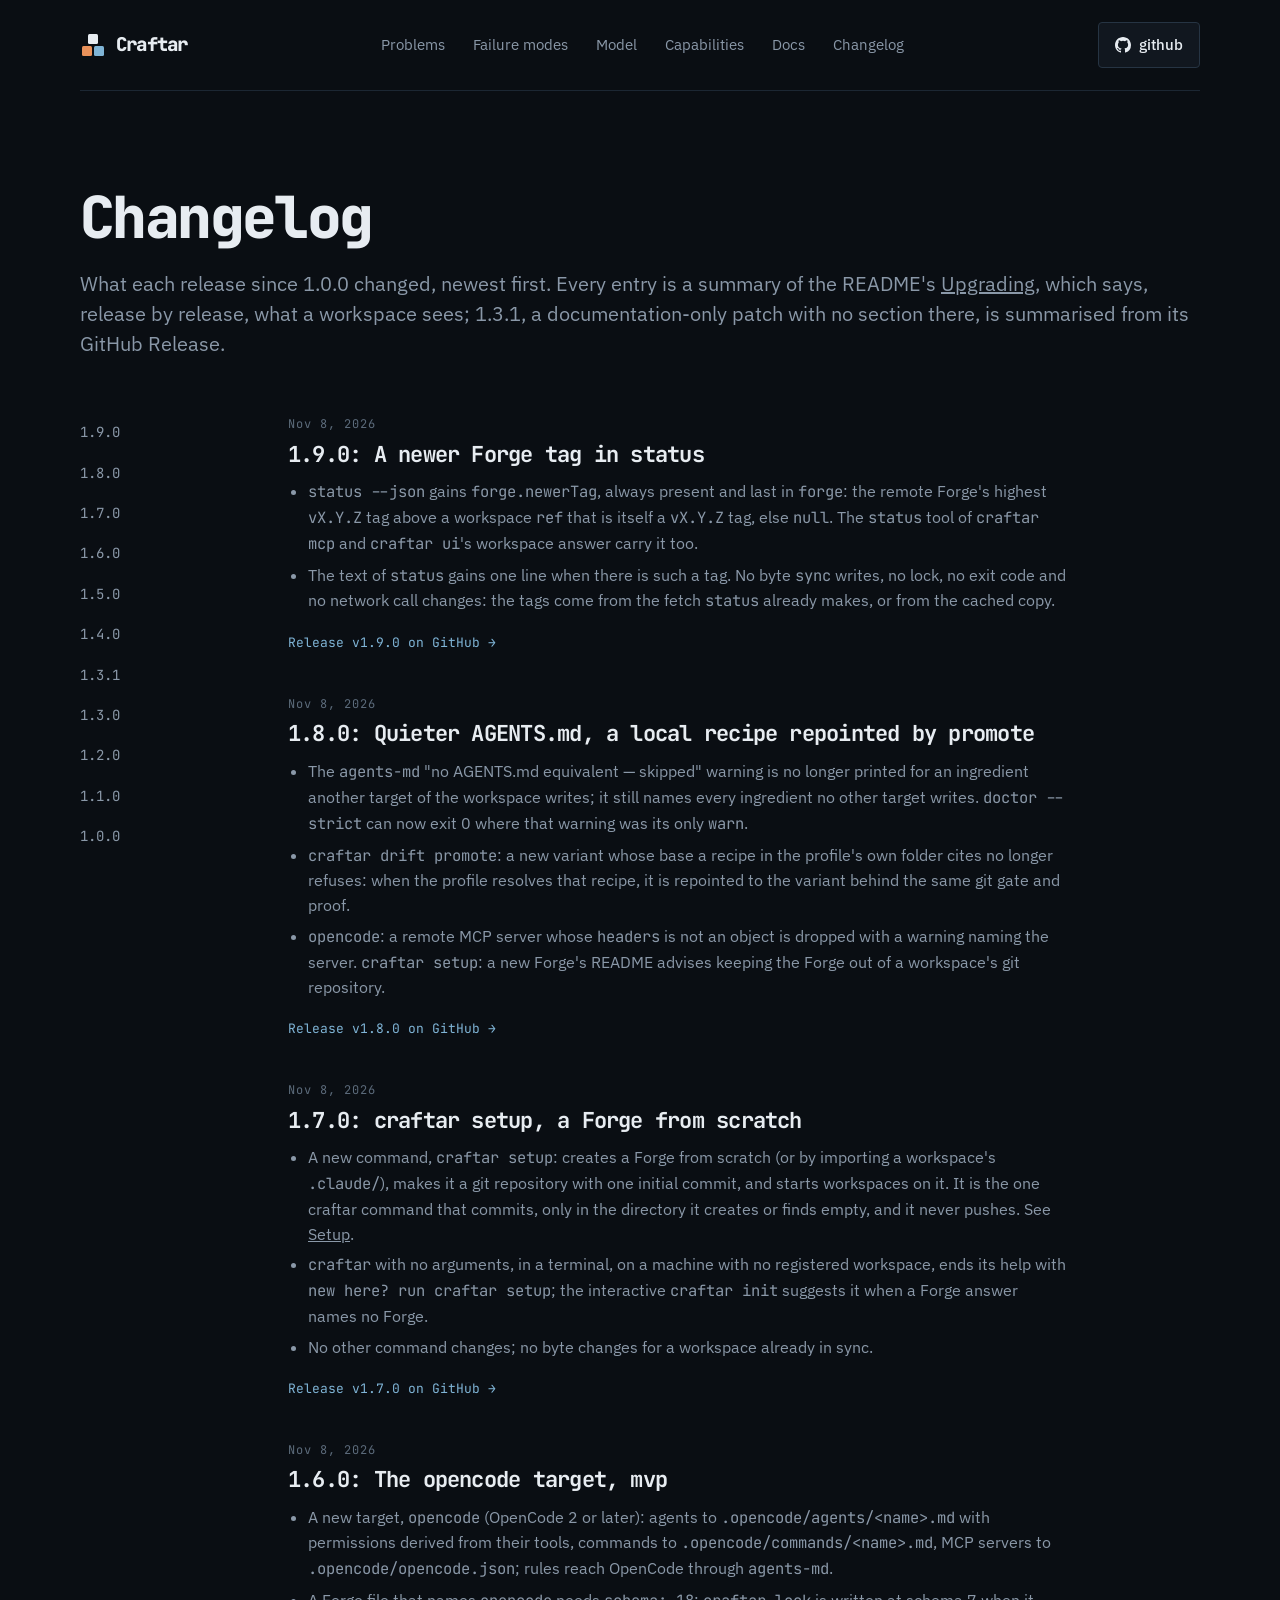
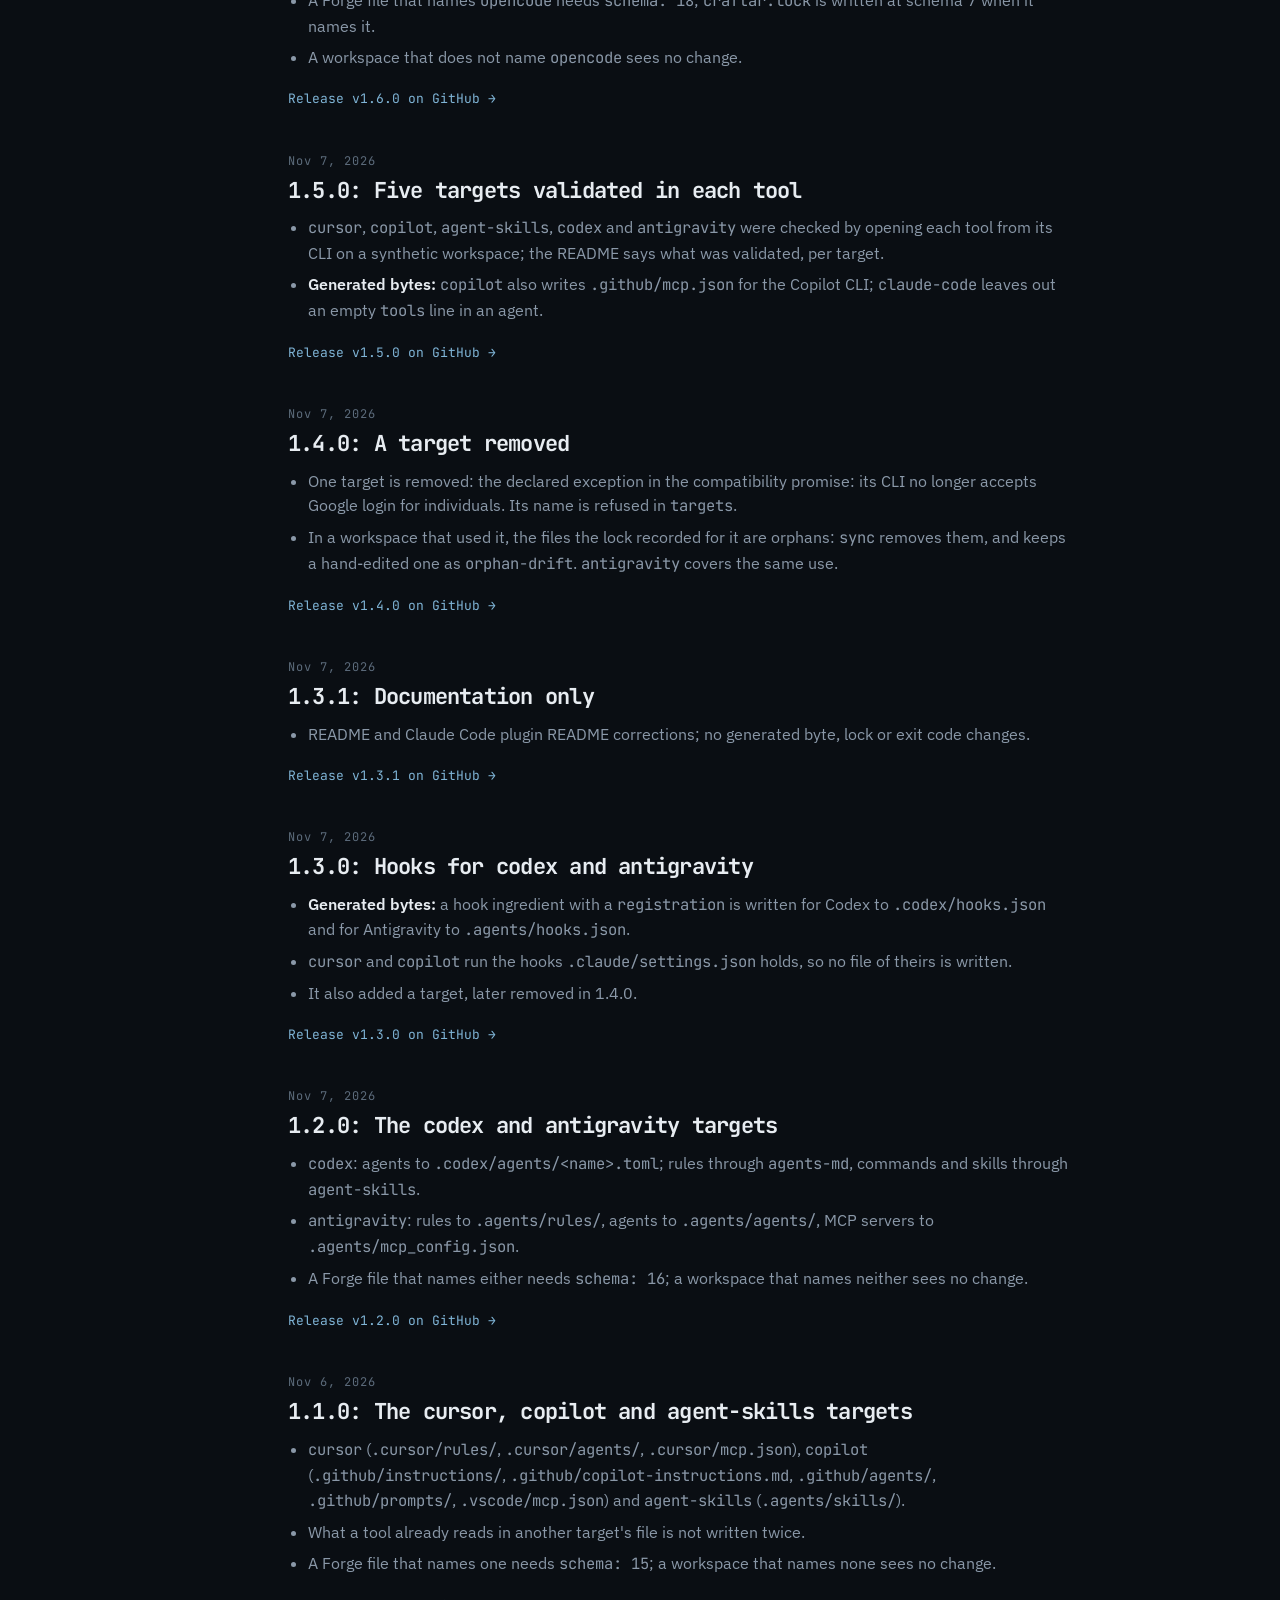
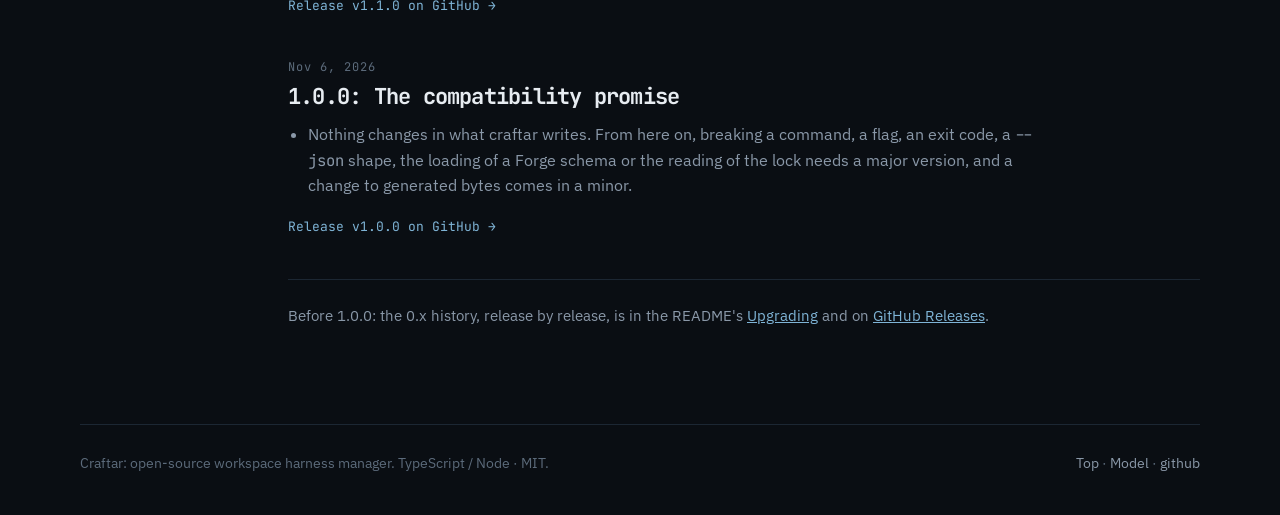
==== commit fc936a13: "feat(site): 1.9.0 in the changelog craftar 1.9.0 is on npm: status --json gains forge.newerTag. The " ====
--- a/changelog/index.html
+++ b/changelog/index.html
@@ -80,6 +80,7 @@
     <div class="docs">
       <nav class="doc-index" aria-label="Releases">
         <ol>
+          <li><a href="#v1-9-0">1.9.0</a></li>
           <li><a href="#v1-8-0">1.8.0</a></li>
           <li><a href="#v1-7-0">1.7.0</a></li>
           <li><a href="#v1-6-0">1.6.0</a></li>
@@ -94,6 +95,16 @@
       </nav>
 
       <div class="doc-entries">
+        <article class="doc-entry" id="v1-9-0">
+          <div class="id"><time datetime="2026-11-08">Nov 8, 2026</time></div>
+          <h2>1.9.0: A newer Forge tag in status</h2>
+          <ul class="changes">
+            <li><code>status --json</code> gains <code>forge.newerTag</code>, always present and last in <code>forge</code>: the remote Forge's highest <code>vX.Y.Z</code> tag above a workspace <code>ref</code> that is itself a <code>vX.Y.Z</code> tag, else <code>null</code>. The <code>status</code> tool of <code>craftar mcp</code> and <code>craftar ui</code>'s workspace answer carry it too.</li>
+            <li>The text of <code>status</code> gains one line when there is such a tag. No byte <code>sync</code> writes, no lock, no exit code and no network call changes: the tags come from the fetch <code>status</code> already makes, or from the cached copy.</li>
+          </ul>
+          <a class="doc-back" href="https://github.com/llima/craftar-cli/releases/tag/v1.9.0" rel="noopener">Release v1.9.0 on GitHub →</a>
+        </article>
+
         <article class="doc-entry" id="v1-8-0">
           <div class="id"><time datetime="2026-11-08">Nov 8, 2026</time></div>
           <h2>1.8.0: Quieter AGENTS.md, a local recipe repointed by promote</h2>
--- a/site.css
+++ b/site.css
@@ -43,12 +43,6 @@
 .prose { color: var(--muted); }
 .prose p + p { margin-top: 1em; }
 .prose strong, .lede strong { color: var(--text); font-weight: 600; }
-.eyebrow {
-  font-family: var(--mono); font-size: 12px; letter-spacing: .12em; text-transform: uppercase;
-  color: var(--ember); display: inline-flex; align-items: center; gap: 10px; margin-bottom: 18px;
-}
-.eyebrow::before { content: ""; width: 18px; height: 1px; background: var(--ember); }
-.eyebrow.steel { color: var(--steel); } .eyebrow.steel::before { background: var(--steel); }
 section { padding-block: 96px; border-top: 1px solid var(--seam); }
 @media (max-width: 720px) { section { padding-block: 64px; } body { font-size: 16px; } }
 
